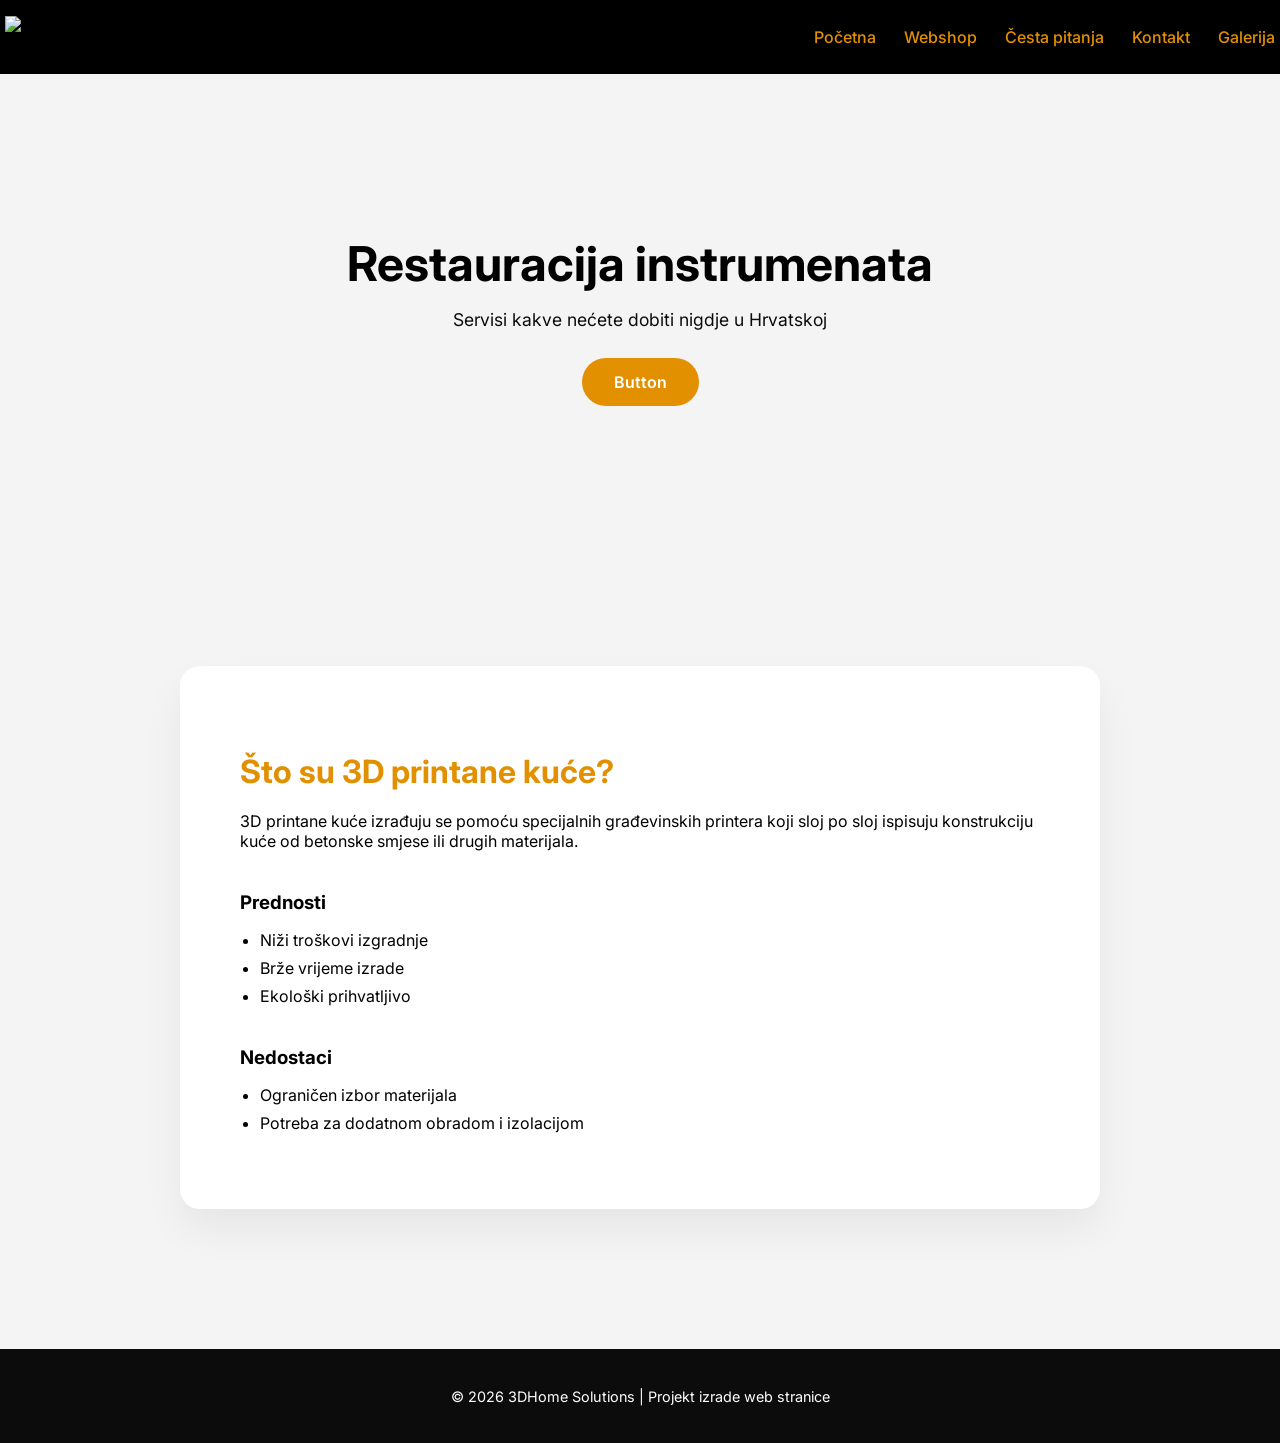
==== index.html @ 6356db3e "Promjena palete" ====
<!DOCTYPE html>
<html lang="hr">

<head>
  <meta charset="UTF-8">
  <meta name="viewport" content="width=device-width, initial-scale=1.0">
  <title>3DHome | Početna</title>
  <link rel="stylesheet" href="css/style.css">
  <link rel="icon" type="image/x-icon" href="/img/favicon.ico">
  <link href="https://fonts.googleapis.com/css2?family=Inter:wght@400;500;600;700&display=swap" rel="stylesheet">
  <script src="js/nav.js" defer></script>
</head>

<body>
  <header>
    <nav>
      <img src="img/logo.png" alt="3DHome Logo" class="logo">
      <button class="hamburger" aria-label="Menu">☰</button>
      <!-- Dark overlay -->
      <div class="overlay"></div>
      <ul>
        <button class="close-menu" aria-label="Close menu">✕</button>
        <li><a href="index.html">Početna</a></li>
        <li><a href="webshop.html">Webshop</a></li>
        <li><a href="faq.html">Česta pitanja</a></li>
        <li><a href="kontakt.html">Kontakt</a></li>
        <li><a href="galerija.html">Galerija</a></li>
      </ul>
    </nav>
  </header>
  <!-- https://vogt-instruments.com/en/restoration/ -->
  <section class="hero">
    <div class="hero-inner">
      <h1>Restauracija instrumenata</h1>
      <p>Servisi kakve nećete dobiti nigdje u Hrvatskoj</p>
      <a class="btn">Button</a>
    </div>
  </section>
  <main>


    <section class="info">
      <h2>Što su 3D printane kuće?</h2>
      <p>3D printane kuće izrađuju se pomoću specijalnih građevinskih printera koji sloj po sloj ispisuju konstrukciju
        kuće od betonske smjese ili drugih materijala.</p>

      <h3>Prednosti</h3>
      <ul>
        <li>Niži troškovi izgradnje</li>
        <li>Brže vrijeme izrade</li>
        <li>Ekološki prihvatljivo</li>
      </ul>

      <h3>Nedostaci</h3>
      <ul>
        <li>Ograničen izbor materijala</li>
        <li>Potreba za dodatnom obradom i izolacijom</li>
      </ul>
    </section>
  </main>

  <footer>
    <p>© 2026 3DHome Solutions | Projekt izrade web stranice</p>
  </footer>
</body>

</html>
---- css/style.css ----
/* ------------------------
   Global styles
-------------------------*/
:root {
  --dark-blue: #000000;
  --mid-blue: #1A3D64;
  --light-blue: #1D546C;
  --accent: #ffffff;
  --light-bg: #f4f4f4;
}


* {
  box-sizing: border-box;
}

body {
  margin: 0;
  font-family: "Inter", Arial, sans-serif;
  background-color: #f4f4f4;
  background-size: cover;
  background-position: center;
  background-repeat: no-repeat;

  display: grid;
  grid-template-rows: auto 1fr auto;
  min-height: 100vh;
}

/* ------------------------
   Header & Navigation
-------------------------*/
header {
  background-color: var(--dark-blue);
  position: sticky;
  top: 0;
  z-index: 100;
}

nav {
  width: 100%;
  display: flex;
  align-items: center;
  justify-content: space-between;

  padding: 16px 5px;
  /* controls distance from edges */
}

.logo {
  height: 42px;
}

nav ul {
  list-style: none;
  display: flex;
  gap: 28px;
  margin: 0;
  padding: 0;
}

nav a {
  position: relative;
  text-decoration: none;
  color: rgba(226, 144, 0, 1);
  font-weight: 500;
  padding-bottom: 6px;
  transition: opacity 0.2s ease;
}

nav a:hover {
  opacity: 0.85;
}

nav a::after {
  content: "";
  position: absolute;
  left: 50%;
  bottom: 0;
  width: 0;
  height: 2px;
  background-color: var(--accent);
  transition: all 0.25s ease;
  transform: translateX(-50%);
}

nav a:hover::after,
nav a.active::after {
  width: 100%;
}

nav a.active {
  color: var(--accent)
}

/* ------------------------
   Main Layout
-------------------------*/
main {
  max-width: 1200px;
  margin: 0 auto;
  padding: 60px 24px;
}

/* ------------------------
   Hero Section
-------------------------*/
.hero {
  position: relative;
  width: 100%;
  max-width: none;

  background:
    url("../img/background.jpg") center/cover no-repeat;

  color: #000000;
  padding: 120px 0;
  /* remove side padding */
  text-align: center;
  margin-bottom: 80px;

  display: flex;
  justify-content: center;
}

.hero-inner {
  max-width: 1200px;
  padding: 0 24px;
  display: flex;
  flex-direction: column;
  align-items: center;
}

.hero h1 {
  font-size: clamp(2rem, 4vw, 3rem);
  margin-bottom: 16px;
  font-weight: 700;
}

.hero p {
  font-size: 1.1rem;
  max-width: 600px;
  margin: 0 auto 28px;
  opacity: 0.95;
}

/* ------------------------
   Button
-------------------------*/
.btn {
  display: inline-block;
  background-color: rgba(226, 144, 0, 1);
  color: white;
  padding: 14px 32px;
  text-decoration: none;
  font-weight: 600;
  border-radius: 999px;
  transition: transform 0.2s ease, box-shadow 0.2s ease;
}

.btn:hover {
  transform: translateY(-2px);
  box-shadow: 0 10px 25px rgba(0, 192, 163, 0.35);
}

/* ------------------------
   Info Section
-------------------------*/
.info {
  background-color: white;
  padding: 60px;
  border-radius: 20px;
  box-shadow: 0 20px 40px rgba(0, 0, 0, 0.06);
}

.info h2 {
  font-size: 2rem;
  margin-bottom: 20px;
  color: rgba(226, 144, 0, 1);
}

.info h3 {
  margin-top: 40px;
  margin-bottom: 12px;
  color: #000000;
}

.info p {
  max-width: 800px;
}

.info ul {
  padding-left: 20px;
}

.info li {
  margin-bottom: 8px;
}

/* ------------------------
   Footer
-------------------------*/
footer {
  background-color: var(--dark-blue);
  color: #ffffff;
  text-align: center;
  padding: 24px;
  margin-top: 80px;
  font-size: 0.9rem;
  opacity: 0.95;
}

/* ------------------------
   Forms (future pages)
-------------------------*/
form {
  display: flex;
  flex-direction: column;
  gap: 12px;
  max-width: 400px;
}


.hamburger {
  display: none;
  font-size: 28px;
  color: white;
  background: none;
  border: none;
  cursor: pointer;
}

.close-menu {
  display: none;
}

@media (max-width: 768px) {

  .hamburger {
    display: block;
    font-size: 28px;
    color: white;
    background: none;
    border: none;
    cursor: pointer;
  }

  nav ul {
    position: fixed;
    top: 0;
    right: 0;
    height: 100vh;
    width: 70%;
    background-color: #000000;

    display: flex;
    flex-direction: column;
    justify-content: center;
    align-items: center;
    gap: 24px;

    transform: translateX(100%);
    transition: transform 0.3s ease-in-out;
    z-index: 1001;
  }

  nav ul.show {
    transform: translateX(0);
  }

  /* Close (X) button */
  .close-menu {
    position: absolute;
    top: 20px;
    right: 20px;
    display: block;

    font-size: 24px;
    color: white;
    background: none;
    border: none;
    cursor: pointer;
  }

  /* Dark overlay */
  .overlay {
    position: fixed;
    inset: 0;
    background: rgba(0, 0, 0, 0.5);
    opacity: 0;
    pointer-events: none;
    transition: opacity 0.3s ease;
    z-index: 1000;
  }

  .overlay.show {
    opacity: 1;
    pointer-events: auto;
  }
}

.photo-grid {
  display: grid;
  grid-template-columns: repeat(3, 1fr);
  gap: 20px;
  margin: 60px 0;
}

.grid-item {
  position: relative;
  overflow: hidden;
  border-radius: 12px;
  cursor: pointer;
}

.grid-item img {
  width: 100%;
  height: 100%;
  object-fit: cover;
  display: block;
  transition: transform 0.3s ease;
}

/* Overlay effect */
.grid-item::after {
  content: "";
  position: absolute;
  inset: 0;
  background: rgba(0, 0, 0, 0.25);
  opacity: 0;
  transition: opacity 0.3s ease;
  pointer-events: none;
  /* 👈 THIS FIXES IT */
}

.grid-item:hover img {
  transform: scale(1.05);
}

.grid-item:hover::after {
  opacity: 1;
}

/* Responsive */
@media (max-width: 900px) {
  .photo-grid {
    grid-template-columns: repeat(2, 1fr);
  }
}

@media (max-width: 500px) {
  .photo-grid {
    grid-template-columns: 1fr;
  }
}

/* Modal background */
.image-modal {
  position: fixed;
  inset: 0;
  background: rgba(0, 0, 0, 0.85);

  display: flex;
  flex-direction: column;
  align-items: center;
  justify-content: center;

  opacity: 0;
  pointer-events: none;
  transition: opacity 0.35s ease;
  z-index: 9999;
}

/* Show modal */
.image-modal.active {
  opacity: 1;
  pointer-events: auto;
}

/* Large image */
.image-modal img {
  max-width: 90%;
  max-height: 75vh;
  border-radius: 12px;

  transform: scale(0.95);
  opacity: 0;
  transition: transform 0.35s ease, opacity 0.35s ease;
}

.image-modal.active img {
  transform: scale(1);
  opacity: 1;
}


/* Review text */
.image-review {
  margin-top: 20px;
  max-width: 700px;
  text-align: center;
  color: #eee;

  opacity: 0;
  transform: translateY(10px);
  transition: opacity 0.3s transform 0.3s ease;
}

.image-modal.active .image-review {
  opacity: 1;
  transform: translateY(0);
}

/* Close button */
.close-modal {
  position: absolute;
  top: 20px;
  right: 30px;
  font-size: 32px;
  color: #fff;
  cursor: pointer;
  user-select: none;
}

.page-title,
.page-subtitle {
  text-align: center;
}
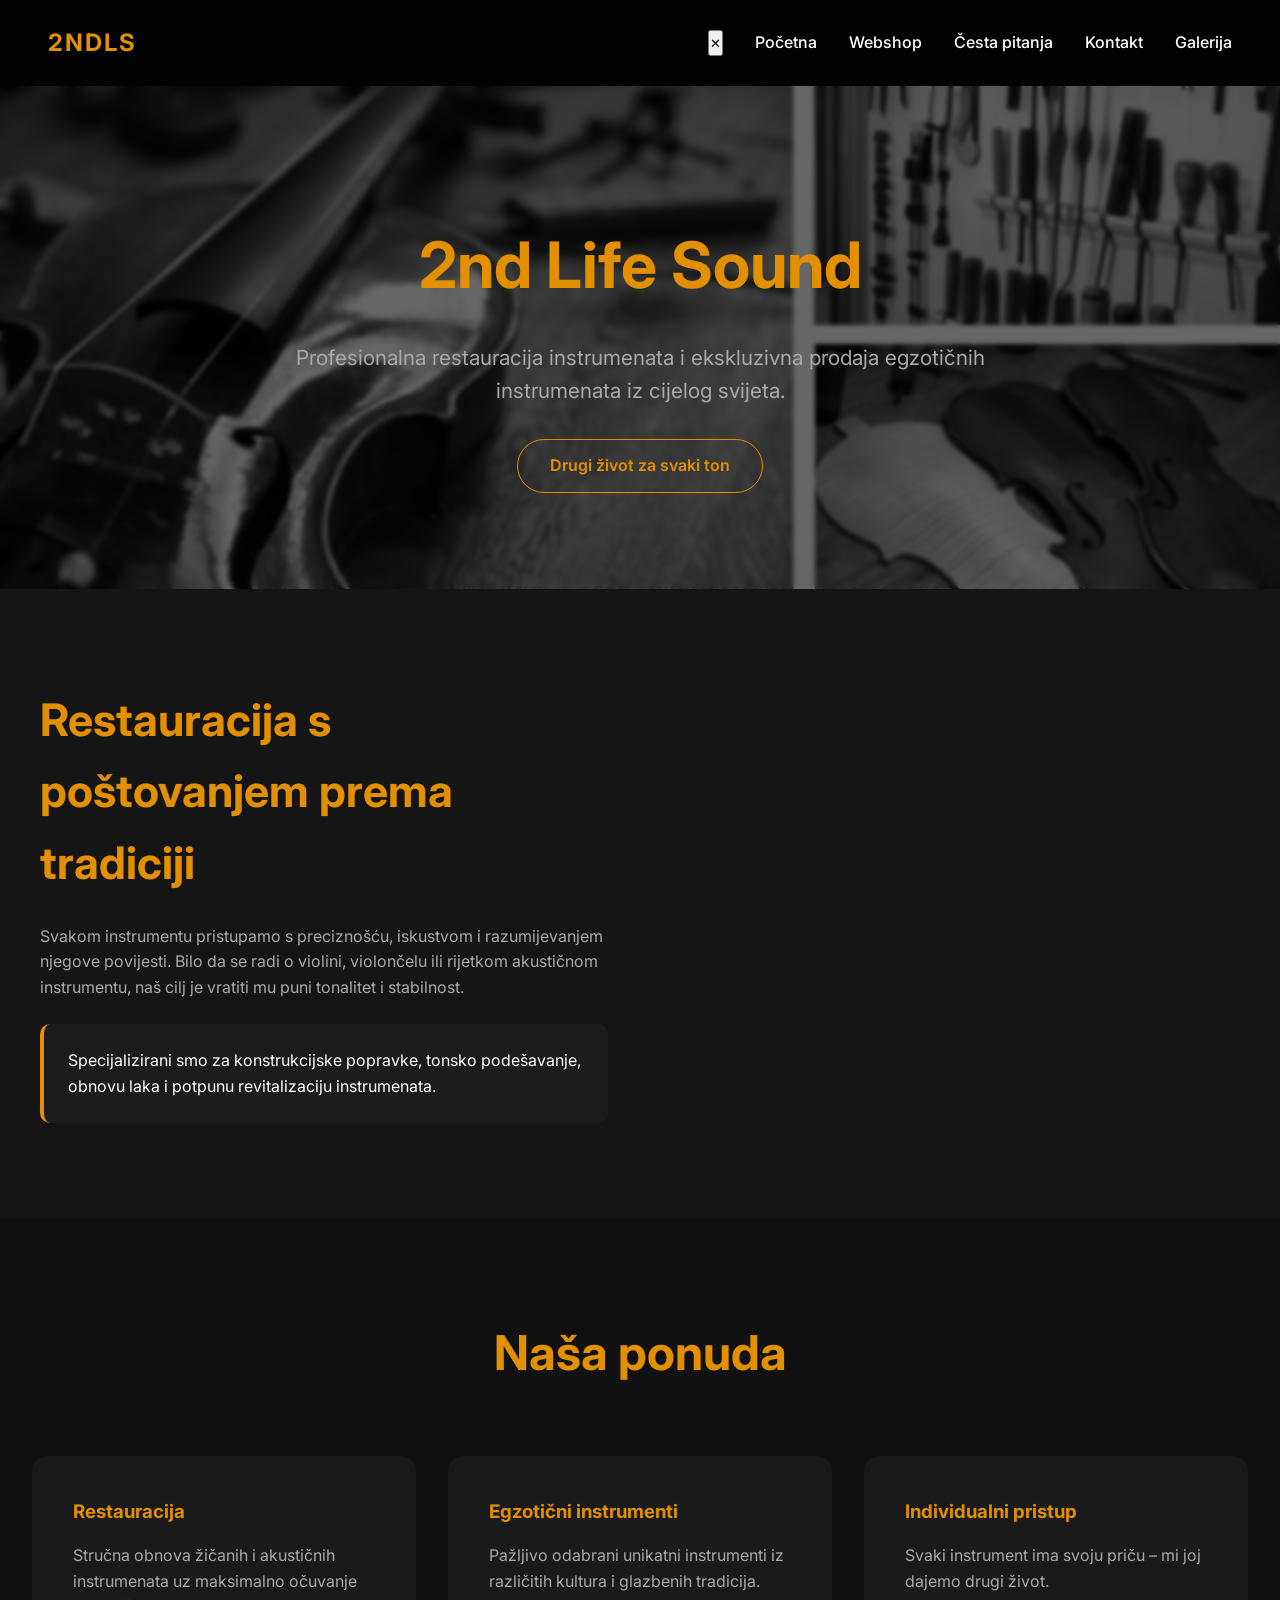
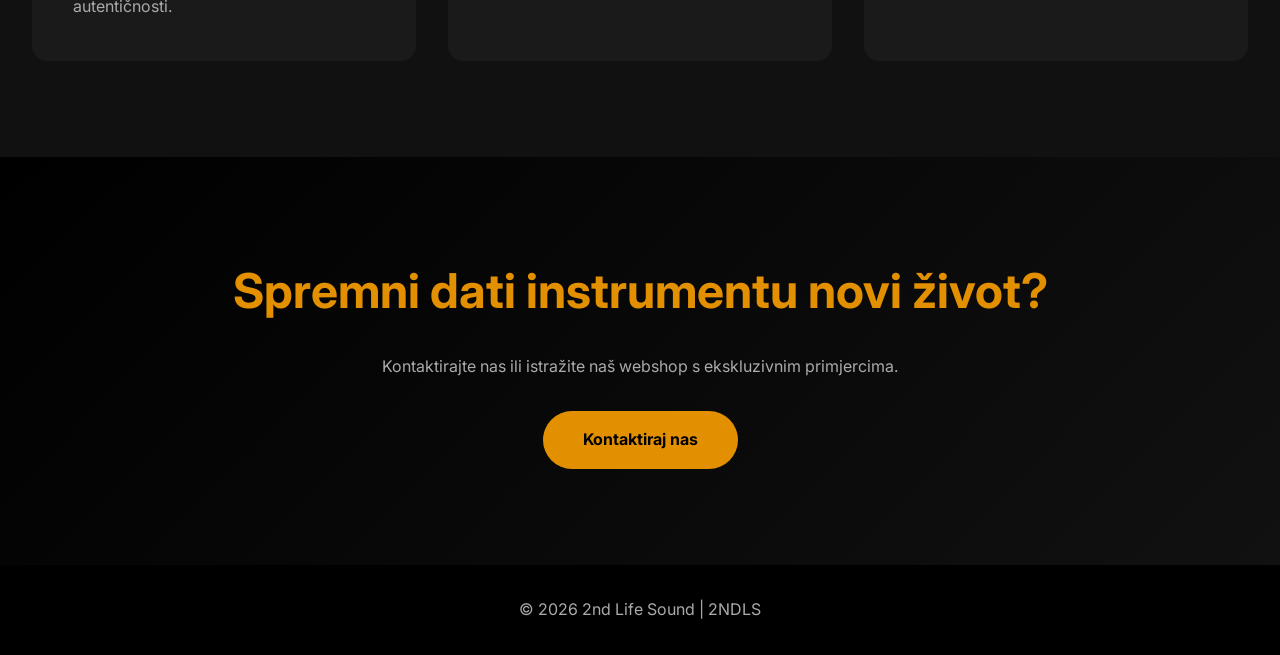
==== commit 44898759: "Site redesign" ====
--- a/index.html
+++ b/index.html
@@ -1,24 +1,261 @@
 <!DOCTYPE html>
 <html lang="hr">
-
 <head>
-  <meta charset="UTF-8">
-  <meta name="viewport" content="width=device-width, initial-scale=1.0">
-  <title>3DHome | Početna</title>
-  <link rel="stylesheet" href="css/style.css">
-  <link rel="icon" type="image/x-icon" href="/img/favicon.ico">
-  <link href="https://fonts.googleapis.com/css2?family=Inter:wght@400;500;600;700&display=swap" rel="stylesheet">
-  <script src="js/nav.js" defer></script>
+<meta charset="UTF-8">
+<meta name="viewport" content="width=device-width, initial-scale=1.0">
+<title>2NDLS | 2nd Life Sound</title>
+
+<link href="https://fonts.googleapis.com/css2?family=Inter:wght@300;400;600;700&display=swap" rel="stylesheet">
+
+<style>
+:root {
+  --accent: rgba(226,144,0,1);
+  --black: #0d0d0d;
+  --dark: #151515;
+  --gray: #aaaaaa;
+}
+
+* {
+  margin: 0;
+  padding: 0;
+  box-sizing: border-box;
+}
+
+body {
+  font-family: 'Inter', sans-serif;
+  background: var(--black);
+  color: white;
+  line-height: 1.6;
+}
+
+/* NAVBAR */
+
+.custom-navbar {
+  display: flex;
+  justify-content: space-between;
+  align-items: center;
+  padding: 1.5rem 3rem;
+  background: rgba(0,0,0,0.8);
+  backdrop-filter: blur(8px);
+  position: sticky;
+  top: 0;
+  z-index: 1000;
+}
+
+.logo {
+  font-weight: 700;
+  font-size: 1.5rem;
+  color: var(--accent);
+  letter-spacing: 2px;
+}
+
+nav ul {
+  list-style: none;
+  display: flex;
+  gap: 2rem;
+}
+
+nav a {
+  text-decoration: none;
+  color: white;
+  font-weight: 500;
+  transition: 0.3s;
+}
+
+nav a:hover {
+  color: var(--accent);
+}
+
+/* HERO */
+
+.hero {
+  padding: 8rem 2rem 6rem;
+  text-align: center;
+  background: url("img/background.jpg") center/cover no-repeat;
+  position: relative;
+  color: white;
+}
+
+.hero::before {
+  content: "";
+  position: absolute;
+  inset: 0;
+  background: rgba(0, 0, 0, 0.6); /* jače zatamnjenje */
+  backdrop-filter: blur(2px);     /* lagani blur */
+}
+
+.hero * {
+  position: relative;
+  z-index: 1;
+}
+
+
+
+.hero h1 {
+  font-size: 4rem;
+  margin-bottom: 1.5rem;
+  color: var(--accent);
+}
+
+.hero p {
+  font-size: 1.3rem;
+  color: var(--gray);
+  max-width: 700px;
+  margin: 0 auto 2rem;
+}
+
+.established {
+  display: inline-block;
+  padding: 0.8rem 2rem;
+  border: 1px solid var(--accent);
+  border-radius: 40px;
+  color: var(--accent);
+  font-weight: 600;
+}
+
+/* STORY SECTION */
+
+.story-section {
+  padding: 6rem 2rem;
+  background: var(--dark);
+}
+
+.container {
+  max-width: 1200px;
+  margin: auto;
+}
+
+.story-grid {
+  display: grid;
+  grid-template-columns: 1fr 1fr;
+  gap: 4rem;
+  align-items: center;
+}
+
+.story-text h2 {
+  font-size: 2.8rem;
+  margin-bottom: 1.5rem;
+  color: var(--accent);
+}
+
+.story-text p {
+  color: var(--gray);
+  margin-bottom: 1.5rem;
+}
+
+.highlight {
+  background: #1c1c1c;
+  padding: 1.5rem;
+  border-left: 4px solid var(--accent);
+  border-radius: 10px;
+}
+
+/* VALUES */
+
+.values-section {
+  padding: 6rem 2rem;
+  background: #111;
+}
+
+.section-title {
+  text-align: center;
+  font-size: 3rem;
+  margin-bottom: 4rem;
+  color: var(--accent);
+}
+
+.values-grid {
+  display: grid;
+  grid-template-columns: repeat(auto-fit,minmax(280px,1fr));
+  gap: 2rem;
+}
+
+.value-card {
+  background: #1a1a1a;
+  padding: 2.5rem;
+  border-radius: 15px;
+  transition: 0.3s;
+  border: 1px solid transparent;
+}
+
+.value-card:hover {
+  transform: translateY(-8px);
+  border: 1px solid var(--accent);
+}
+
+.value-card h3 {
+  margin-bottom: 1rem;
+  color: var(--accent);
+}
+
+.value-card p {
+  color: var(--gray);
+}
+
+/* CTA */
+
+.cta-section {
+  padding: 6rem 2rem;
+  text-align: center;
+  background: linear-gradient(135deg, #000 0%, #111 100%);
+}
+
+.cta-section h2 {
+  font-size: 3rem;
+  margin-bottom: 1.5rem;
+  color: var(--accent);
+}
+
+.cta-section p {
+  color: var(--gray);
+  margin-bottom: 2rem;
+}
+
+.cta-button {
+  display: inline-block;
+  padding: 1rem 2.5rem;
+  background: var(--accent);
+  color: black;
+  text-decoration: none;
+  font-weight: 700;
+  border-radius: 50px;
+  transition: 0.3s;
+}
+
+.cta-button:hover {
+  transform: translateY(-4px);
+  box-shadow: 0 10px 30px rgba(226,144,0,0.4);
+}
+
+/* FOOTER */
+
+footer {
+  padding: 2rem;
+  text-align: center;
+  background: #000;
+  color: var(--gray);
+}
+
+/* RESPONSIVE */
+
+@media(max-width: 768px){
+  .story-grid {
+    grid-template-columns: 1fr;
+  }
+
+  .hero h1 {
+    font-size: 2.5rem;
+  }
+}
+</style>
 </head>
 
 <body>
-  <header>
-    <nav>
-      <img src="img/logo.png" alt="3DHome Logo" class="logo">
-      <button class="hamburger" aria-label="Menu">☰</button>
-      <!-- Dark overlay -->
-      <div class="overlay"></div>
-      <ul>
+
+<header class="custom-navbar">
+  <div class="logo">2NDLS</div>
+  <nav>
+    <ul>
         <button class="close-menu" aria-label="Close menu">✕</button>
         <li><a href="index.html">Početna</a></li>
         <li><a href="webshop.html">Webshop</a></li>
@@ -26,42 +263,64 @@
         <li><a href="kontakt.html">Kontakt</a></li>
         <li><a href="galerija.html">Galerija</a></li>
       </ul>
-    </nav>
-  </header>
-  <!-- https://vogt-instruments.com/en/restoration/ -->
-  <section class="hero">
-    <div class="hero-inner">
-      <h1>Restauracija instrumenata</h1>
-      <p>Servisi kakve nećete dobiti nigdje u Hrvatskoj</p>
-      <a class="btn">Button</a>
+  </nav>
+</header>
+
+<section class="hero">
+  <h1>2nd Life Sound</h1>
+  <p>Profesionalna restauracija instrumenata i ekskluzivna prodaja egzotičnih instrumenata iz cijelog svijeta.</p>
+  <div class="established">Drugi život za svaki ton</div>
+</section>
+
+<section class="story-section">
+  <div class="container">
+    <div class="story-grid">
+      <div class="story-text">
+        <h2>Restauracija s poštovanjem prema tradiciji</h2>
+        <p>
+          Svakom instrumentu pristupamo s preciznošću, iskustvom i razumijevanjem njegove povijesti.
+          Bilo da se radi o violini, violončelu ili rijetkom akustičnom instrumentu,
+          naš cilj je vratiti mu puni tonalitet i stabilnost.
+        </p>
+        <div class="highlight">
+          Specijalizirani smo za konstrukcijske popravke, tonsko podešavanje,
+          obnovu laka i potpunu revitalizaciju instrumenata.
+        </div>
+      </div>
+      <div>
+        <!-- Ovdje možeš staviti sliku radionice -->
+      </div>
     </div>
-  </section>
-  <main>
-
-
-    <section class="info">
-      <h2>Što su 3D printane kuće?</h2>
-      <p>3D printane kuće izrađuju se pomoću specijalnih građevinskih printera koji sloj po sloj ispisuju konstrukciju
-        kuće od betonske smjese ili drugih materijala.</p>
-
-      <h3>Prednosti</h3>
-      <ul>
-        <li>Niži troškovi izgradnje</li>
-        <li>Brže vrijeme izrade</li>
-        <li>Ekološki prihvatljivo</li>
-      </ul>
-
-      <h3>Nedostaci</h3>
-      <ul>
-        <li>Ograničen izbor materijala</li>
-        <li>Potreba za dodatnom obradom i izolacijom</li>
-      </ul>
-    </section>
-  </main>
-
-  <footer>
-    <p>© 2026 3DHome Solutions | Projekt izrade web stranice</p>
-  </footer>
+  </div>
+</section>
+
+<section class="values-section">
+  <h2 class="section-title">Naša ponuda</h2>
+  <div class="values-grid">
+    <div class="value-card">
+      <h3>Restauracija</h3>
+      <p>Stručna obnova žičanih i akustičnih instrumenata uz maksimalno očuvanje autentičnosti.</p>
+    </div>
+    <div class="value-card">
+      <h3>Egzotični instrumenti</h3>
+      <p>Pažljivo odabrani unikatni instrumenti iz različitih kultura i glazbenih tradicija.</p>
+    </div>
+    <div class="value-card">
+      <h3>Individualni pristup</h3>
+      <p>Svaki instrument ima svoju priču – mi joj dajemo drugi život.</p>
+    </div>
+  </div>
+</section>
+
+<section class="cta-section">
+  <h2>Spremni dati instrumentu novi život?</h2>
+  <p>Kontaktirajte nas ili istražite naš webshop s ekskluzivnim primjercima.</p>
+  <a href="kontakt.html" class="cta-button">Kontaktiraj nas</a>
+</section>
+
+<footer>
+  © 2026 2nd Life Sound | 2NDLS
+</footer>
+
 </body>
-
-</html>+</html>
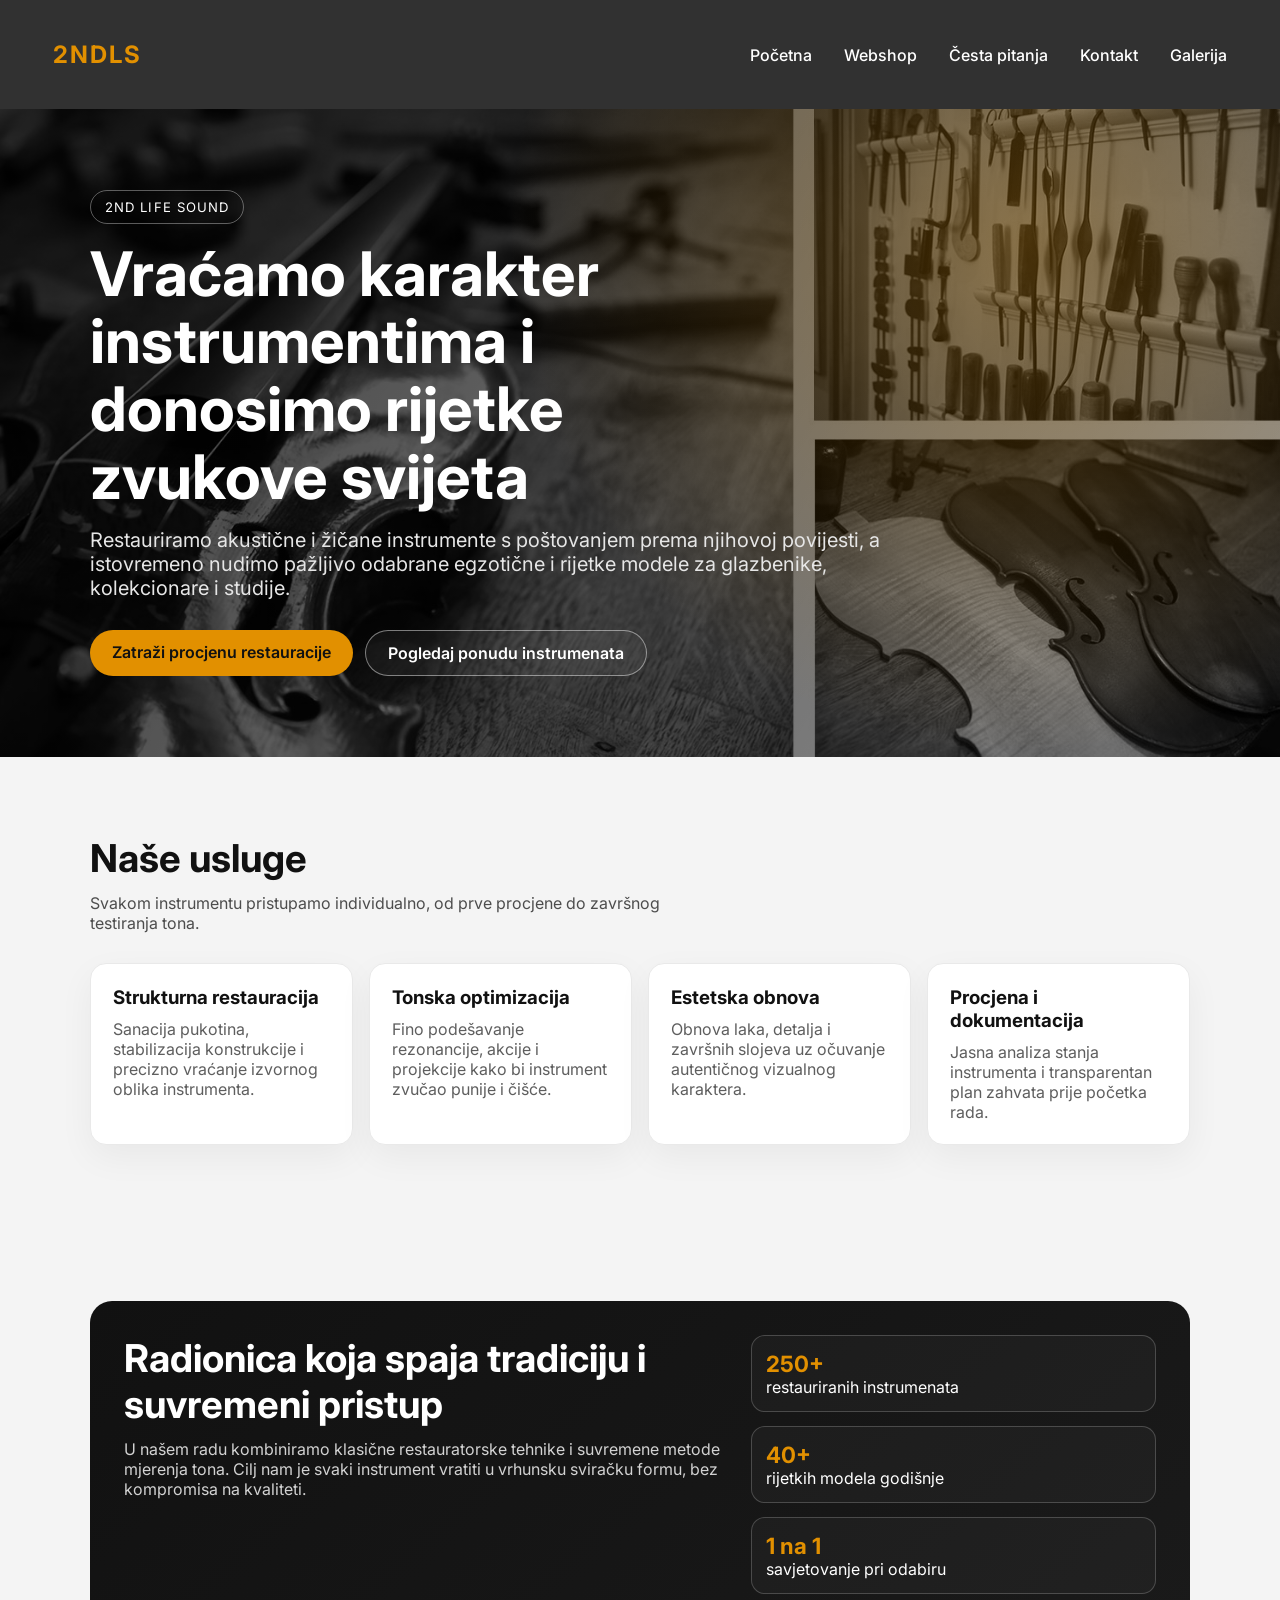
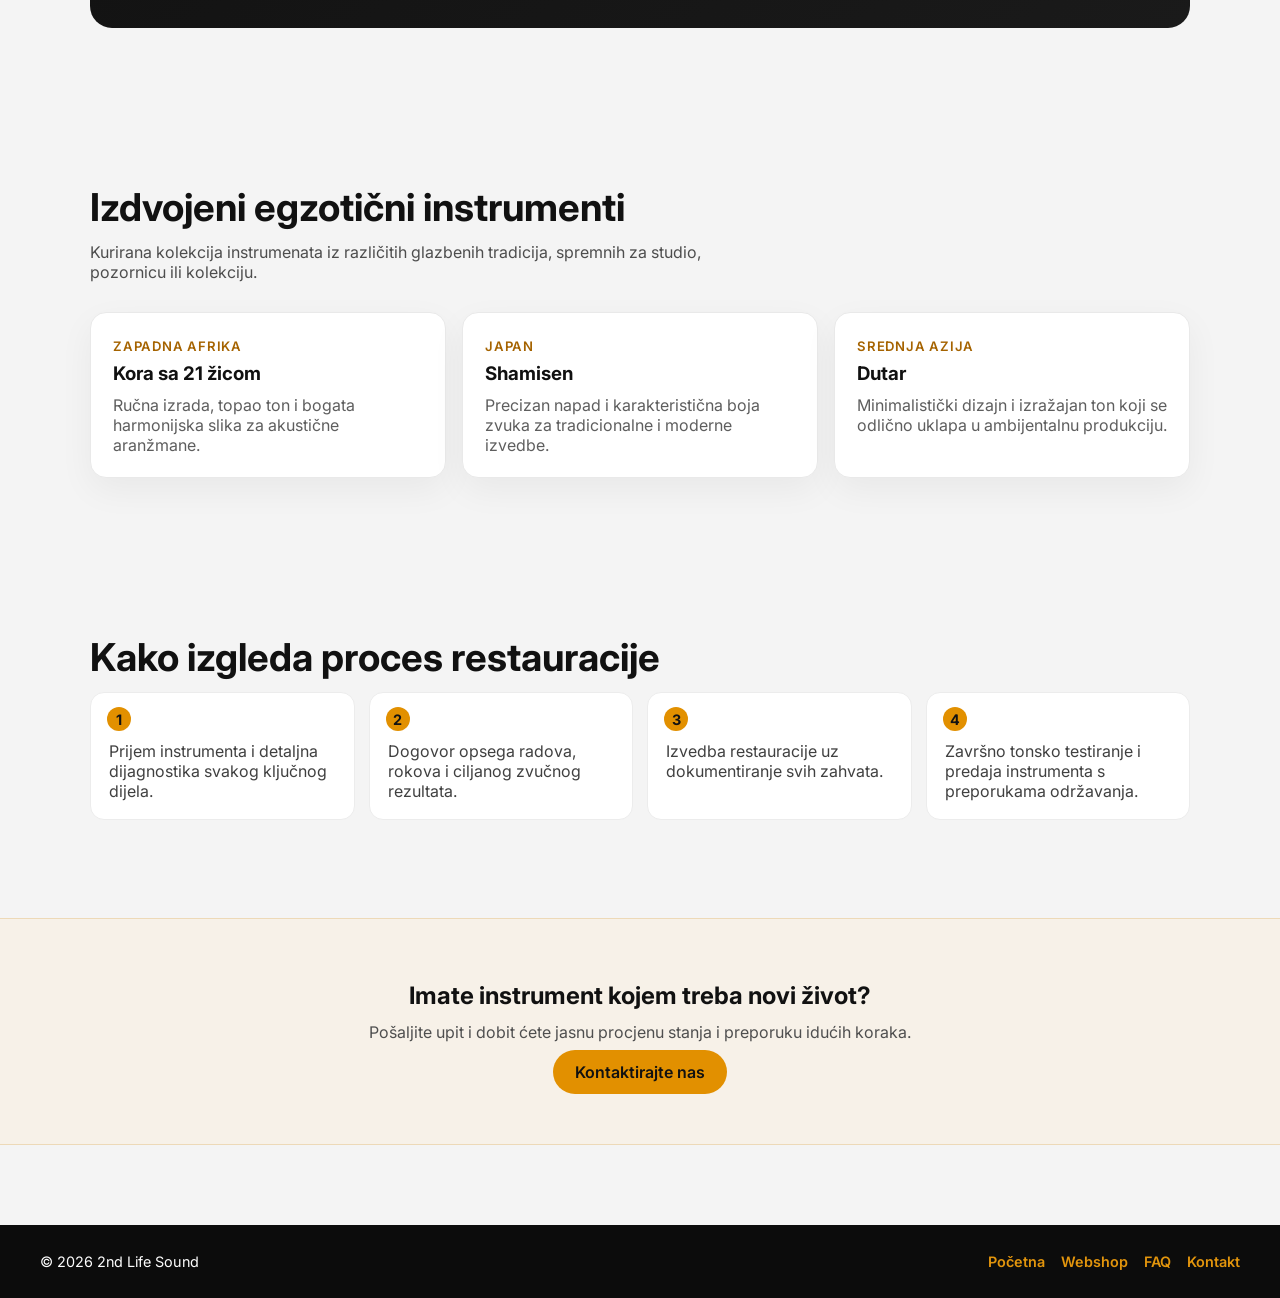
==== commit ff6f4480: "Refactor site structure and styles for improved navigation and layout" ====
--- a/index.html
+++ b/index.html
@@ -1,261 +1,285 @@
 <!DOCTYPE html>
 <html lang="hr">
+
 <head>
-<meta charset="UTF-8">
-<meta name="viewport" content="width=device-width, initial-scale=1.0">
-<title>2NDLS | 2nd Life Sound</title>
-
-<link href="https://fonts.googleapis.com/css2?family=Inter:wght@300;400;600;700&display=swap" rel="stylesheet">
-
-<style>
-:root {
-  --accent: rgba(226,144,0,1);
-  --black: #0d0d0d;
-  --dark: #151515;
-  --gray: #aaaaaa;
-}
-
-* {
-  margin: 0;
-  padding: 0;
-  box-sizing: border-box;
-}
-
-body {
-  font-family: 'Inter', sans-serif;
-  background: var(--black);
-  color: white;
-  line-height: 1.6;
-}
-
-/* NAVBAR */
-
-.custom-navbar {
-  display: flex;
-  justify-content: space-between;
-  align-items: center;
-  padding: 1.5rem 3rem;
-  background: rgba(0,0,0,0.8);
-  backdrop-filter: blur(8px);
-  position: sticky;
-  top: 0;
-  z-index: 1000;
-}
-
-.logo {
-  font-weight: 700;
-  font-size: 1.5rem;
-  color: var(--accent);
-  letter-spacing: 2px;
-}
-
-nav ul {
-  list-style: none;
-  display: flex;
-  gap: 2rem;
-}
-
-nav a {
-  text-decoration: none;
-  color: white;
-  font-weight: 500;
-  transition: 0.3s;
-}
-
-nav a:hover {
-  color: var(--accent);
-}
-
-/* HERO */
-
-.hero {
-  padding: 8rem 2rem 6rem;
-  text-align: center;
-  background: url("img/background.jpg") center/cover no-repeat;
-  position: relative;
-  color: white;
-}
-
-.hero::before {
-  content: "";
-  position: absolute;
-  inset: 0;
-  background: rgba(0, 0, 0, 0.6); /* jače zatamnjenje */
-  backdrop-filter: blur(2px);     /* lagani blur */
-}
-
-.hero * {
-  position: relative;
-  z-index: 1;
-}
-
-
-
-.hero h1 {
-  font-size: 4rem;
-  margin-bottom: 1.5rem;
-  color: var(--accent);
-}
-
-.hero p {
-  font-size: 1.3rem;
-  color: var(--gray);
-  max-width: 700px;
-  margin: 0 auto 2rem;
-}
-
-.established {
-  display: inline-block;
-  padding: 0.8rem 2rem;
-  border: 1px solid var(--accent);
-  border-radius: 40px;
-  color: var(--accent);
-  font-weight: 600;
-}
-
-/* STORY SECTION */
-
-.story-section {
-  padding: 6rem 2rem;
-  background: var(--dark);
-}
-
-.container {
-  max-width: 1200px;
-  margin: auto;
-}
-
-.story-grid {
-  display: grid;
-  grid-template-columns: 1fr 1fr;
-  gap: 4rem;
-  align-items: center;
-}
-
-.story-text h2 {
-  font-size: 2.8rem;
-  margin-bottom: 1.5rem;
-  color: var(--accent);
-}
-
-.story-text p {
-  color: var(--gray);
-  margin-bottom: 1.5rem;
-}
-
-.highlight {
-  background: #1c1c1c;
-  padding: 1.5rem;
-  border-left: 4px solid var(--accent);
-  border-radius: 10px;
-}
-
-/* VALUES */
-
-.values-section {
-  padding: 6rem 2rem;
-  background: #111;
-}
-
-.section-title {
-  text-align: center;
-  font-size: 3rem;
-  margin-bottom: 4rem;
-  color: var(--accent);
-}
-
-.values-grid {
-  display: grid;
-  grid-template-columns: repeat(auto-fit,minmax(280px,1fr));
-  gap: 2rem;
-}
-
-.value-card {
-  background: #1a1a1a;
-  padding: 2.5rem;
-  border-radius: 15px;
-  transition: 0.3s;
-  border: 1px solid transparent;
-}
-
-.value-card:hover {
-  transform: translateY(-8px);
-  border: 1px solid var(--accent);
-}
-
-.value-card h3 {
-  margin-bottom: 1rem;
-  color: var(--accent);
-}
-
-.value-card p {
-  color: var(--gray);
-}
-
-/* CTA */
-
-.cta-section {
-  padding: 6rem 2rem;
-  text-align: center;
-  background: linear-gradient(135deg, #000 0%, #111 100%);
-}
-
-.cta-section h2 {
-  font-size: 3rem;
-  margin-bottom: 1.5rem;
-  color: var(--accent);
-}
-
-.cta-section p {
-  color: var(--gray);
-  margin-bottom: 2rem;
-}
-
-.cta-button {
-  display: inline-block;
-  padding: 1rem 2.5rem;
-  background: var(--accent);
-  color: black;
-  text-decoration: none;
-  font-weight: 700;
-  border-radius: 50px;
-  transition: 0.3s;
-}
-
-.cta-button:hover {
-  transform: translateY(-4px);
-  box-shadow: 0 10px 30px rgba(226,144,0,0.4);
-}
-
-/* FOOTER */
-
-footer {
-  padding: 2rem;
-  text-align: center;
-  background: #000;
-  color: var(--gray);
-}
-
-/* RESPONSIVE */
-
-@media(max-width: 768px){
-  .story-grid {
-    grid-template-columns: 1fr;
-  }
-
-  .hero h1 {
-    font-size: 2.5rem;
-  }
-}
-</style>
+  <meta charset="UTF-8">
+  <meta name="viewport" content="width=device-width, initial-scale=1.0">
+  <title>2NDLS | Početna</title>
+  <link rel="stylesheet" href="css/style.css">
+  <link rel="icon" type="image/x-icon" href="/img/faviconshop.png">
+  <link href="https://fonts.googleapis.com/css2?family=Inter:wght@400;500;600;700&display=swap" rel="stylesheet">
+  <script src="js/nav.js" defer></script>
+  <style>
+    .home-main {
+      max-width: none;
+      margin: 0;
+      padding: 0;
+    }
+
+    .hero-home {
+      position: relative;
+      min-height: 72vh;
+      display: flex;
+      align-items: center;
+      justify-content: center;
+      background: url("img/background.jpg") center/cover no-repeat;
+      isolation: isolate;
+      overflow: hidden;
+    }
+
+    .hero-home::before {
+      content: "";
+      position: absolute;
+      inset: 0;
+      background: linear-gradient(120deg, rgba(0, 0, 0, 0.78), rgba(0, 0, 0, 0.42));
+      z-index: -2;
+    }
+
+    .hero-home::after {
+      content: "";
+      position: absolute;
+      inset: 0;
+      background: radial-gradient(circle at 80% 20%, rgba(226, 144, 0, 0.28), transparent 45%);
+      z-index: -1;
+    }
+
+    .hero-content {
+      width: min(1100px, 92%);
+      color: #fff;
+      padding: 80px 0;
+    }
+
+    .hero-tag {
+      display: inline-block;
+      margin-bottom: 16px;
+      padding: 8px 14px;
+      border: 1px solid rgba(255, 255, 255, 0.35);
+      border-radius: 999px;
+      font-size: 0.82rem;
+      letter-spacing: 0.08em;
+      text-transform: uppercase;
+      backdrop-filter: blur(4px);
+    }
+
+    .hero-content h1 {
+      font-size: clamp(2.1rem, 4.8vw, 4.2rem);
+      line-height: 1.1;
+      margin-bottom: 18px;
+      max-width: 16ch;
+    }
+
+    .hero-content p {
+      max-width: 62ch;
+      font-size: clamp(1rem, 1.8vw, 1.25rem);
+      color: #e6e6e6;
+      margin-bottom: 30px;
+    }
+
+    .hero-actions {
+      display: flex;
+      flex-wrap: wrap;
+      gap: 12px;
+    }
+
+    .btn-primary,
+    .btn-secondary {
+      padding: 12px 22px;
+      border-radius: 999px;
+      text-decoration: none;
+      font-weight: 600;
+      transition: transform 0.2s ease, background-color 0.2s ease;
+    }
+
+    .btn-primary {
+      background: var(--accent);
+      color: #111;
+    }
+
+    .btn-secondary {
+      border: 1px solid rgba(255, 255, 255, 0.45);
+      color: #fff;
+      background: rgba(255, 255, 255, 0.05);
+    }
+
+    .btn-primary:hover,
+    .btn-secondary:hover {
+      transform: translateY(-2px);
+    }
+
+    .home-section {
+      width: min(1100px, 92%);
+      margin: 0 auto;
+      padding: 78px 0;
+    }
+
+    .home-section h2 {
+      font-size: clamp(1.7rem, 3vw, 2.6rem);
+      margin-bottom: 12px;
+      color: #111;
+    }
+
+    .section-intro {
+      color: #4d4d4d;
+      margin-bottom: 30px;
+      max-width: 62ch;
+    }
+
+    .services-grid,
+    .instruments-grid {
+      display: grid;
+      grid-template-columns: repeat(auto-fit, minmax(230px, 1fr));
+      gap: 16px;
+    }
+
+    .service-card,
+    .instrument-card {
+      background: #fff;
+      border: 1px solid #e9e9e9;
+      border-radius: 16px;
+      padding: 22px;
+      box-shadow: 0 12px 35px rgba(0, 0, 0, 0.05);
+    }
+
+    .service-card h3,
+    .instrument-card h3 {
+      margin-bottom: 10px;
+      color: #111;
+    }
+
+    .service-card p,
+    .instrument-card p {
+      color: #5e5e5e;
+    }
+
+    .instrument-card .origin {
+      display: inline-block;
+      margin-bottom: 8px;
+      font-size: 0.82rem;
+      color: #a56300;
+      font-weight: 600;
+      text-transform: uppercase;
+      letter-spacing: 0.06em;
+    }
+
+    .story-band {
+      background: linear-gradient(140deg, #111, #1a1a1a);
+      color: #fff;
+      border-radius: 22px;
+      padding: 34px;
+      display: grid;
+      grid-template-columns: 1.5fr 1fr;
+      gap: 20px;
+    }
+
+    .story-band h2 {
+      color: #fff;
+    }
+
+    .story-band p {
+      color: #d2d2d2;
+    }
+
+    .stats {
+      display: grid;
+      gap: 14px;
+    }
+
+    .stat-item {
+      border: 1px solid rgba(255, 255, 255, 0.2);
+      border-radius: 14px;
+      padding: 14px;
+      background: rgba(255, 255, 255, 0.03);
+    }
+
+    .stat-item strong {
+      display: block;
+      font-size: 1.4rem;
+      color: var(--accent);
+    }
+
+    .process-list {
+      display: grid;
+      grid-template-columns: repeat(auto-fit, minmax(200px, 1fr));
+      gap: 14px;
+      counter-reset: koraci;
+      list-style: none;
+      padding: 0;
+      margin: 0;
+    }
+
+    .process-list li {
+      background: #fff;
+      border-radius: 14px;
+      border: 1px solid #ececec;
+      padding: 18px;
+      color: #404040;
+      position: relative;
+      padding-top: 48px;
+    }
+
+    .process-list li::before {
+      counter-increment: koraci;
+      content: counter(koraci);
+      position: absolute;
+      top: 14px;
+      left: 16px;
+      width: 24px;
+      height: 24px;
+      border-radius: 50%;
+      background: var(--accent);
+      color: #121212;
+      font-weight: 700;
+      display: grid;
+      place-items: center;
+      font-size: 0.9rem;
+    }
+
+    .cta-strip {
+      text-align: center;
+      background: #f7f1e8;
+      border-top: 1px solid #edd9b7;
+      border-bottom: 1px solid #edd9b7;
+      padding: 62px 20px;
+      margin-top: 20px;
+    }
+
+    .cta-strip h2 {
+      color: #111;
+      margin-bottom: 12px;
+    }
+
+    .cta-strip p {
+      color: #4f4f4f;
+      margin-bottom: 20px;
+    }
+
+    @media (max-width: 800px) {
+      .hero-home {
+        min-height: 62vh;
+      }
+
+      .story-band {
+        grid-template-columns: 1fr;
+      }
+
+      .home-section {
+        padding: 58px 0;
+      }
+    }
+  </style>
 </head>
 
 <body>
-
-<header class="custom-navbar">
-  <div class="logo">2NDLS</div>
-  <nav>
-    <ul>
+  <header class="custom-navbar">
+    <nav>
+      <div class="logo">2NDLS</div>
+
+      <button class="hamburger" aria-label="Menu">☰</button>
+
+      <!-- Overlay -->
+      <div class="overlay"></div>
+
+      <ul>
         <button class="close-menu" aria-label="Close menu">✕</button>
         <li><a href="index.html">Početna</a></li>
         <li><a href="webshop.html">Webshop</a></li>
@@ -263,64 +287,120 @@
         <li><a href="kontakt.html">Kontakt</a></li>
         <li><a href="galerija.html">Galerija</a></li>
       </ul>
-  </nav>
-</header>
-
-<section class="hero">
-  <h1>2nd Life Sound</h1>
-  <p>Profesionalna restauracija instrumenata i ekskluzivna prodaja egzotičnih instrumenata iz cijelog svijeta.</p>
-  <div class="established">Drugi život za svaki ton</div>
-</section>
-
-<section class="story-section">
-  <div class="container">
-    <div class="story-grid">
-      <div class="story-text">
-        <h2>Restauracija s poštovanjem prema tradiciji</h2>
+    </nav>
+  </header>
+
+  <main class="home-main">
+    <section class="hero-home">
+      <div class="hero-content">
+        <span class="hero-tag">2nd Life Sound</span>
+        <h1>Vraćamo karakter instrumentima i donosimo rijetke zvukove svijeta</h1>
         <p>
-          Svakom instrumentu pristupamo s preciznošću, iskustvom i razumijevanjem njegove povijesti.
-          Bilo da se radi o violini, violončelu ili rijetkom akustičnom instrumentu,
-          naš cilj je vratiti mu puni tonalitet i stabilnost.
+          Restauriramo akustične i žičane instrumente s poštovanjem prema njihovoj povijesti,
+          a istovremeno nudimo pažljivo odabrane egzotične i rijetke modele za glazbenike,
+          kolekcionare i studije.
         </p>
-        <div class="highlight">
-          Specijalizirani smo za konstrukcijske popravke, tonsko podešavanje,
-          obnovu laka i potpunu revitalizaciju instrumenata.
+        <div class="hero-actions">
+          <a class="btn-primary" href="kontakt.html">Zatraži procjenu restauracije</a>
+          <a class="btn-secondary" href="webshop.html">Pogledaj ponudu instrumenata</a>
         </div>
       </div>
-      <div>
-        <!-- Ovdje možeš staviti sliku radionice -->
+    </section>
+
+    <section class="home-section">
+      <h2>Naše usluge</h2>
+      <p class="section-intro">
+        Svakom instrumentu pristupamo individualno, od prve procjene do završnog testiranja tona.
+      </p>
+      <div class="services-grid">
+        <article class="service-card">
+          <h3>Strukturna restauracija</h3>
+          <p>Sanacija pukotina, stabilizacija konstrukcije i precizno vraćanje izvornog oblika instrumenta.</p>
+        </article>
+        <article class="service-card">
+          <h3>Tonska optimizacija</h3>
+          <p>Fino podešavanje rezonancije, akcije i projekcije kako bi instrument zvučao punije i čišće.</p>
+        </article>
+        <article class="service-card">
+          <h3>Estetska obnova</h3>
+          <p>Obnova laka, detalja i završnih slojeva uz očuvanje autentičnog vizualnog karaktera.</p>
+        </article>
+        <article class="service-card">
+          <h3>Procjena i dokumentacija</h3>
+          <p>Jasna analiza stanja instrumenta i transparentan plan zahvata prije početka rada.</p>
+        </article>
+      </div>
+    </section>
+
+    <section class="home-section">
+      <div class="story-band">
+        <div>
+          <h2>Radionica koja spaja tradiciju i suvremeni pristup</h2>
+          <p>
+            U našem radu kombiniramo klasične restauratorske tehnike i suvremene metode mjerenja tona.
+            Cilj nam je svaki instrument vratiti u vrhunsku sviračku formu, bez kompromisa na kvaliteti.
+          </p>
+        </div>
+        <div class="stats">
+          <div class="stat-item"><strong>250+</strong> restauriranih instrumenata</div>
+          <div class="stat-item"><strong>40+</strong> rijetkih modela godišnje</div>
+          <div class="stat-item"><strong>1 na 1</strong> savjetovanje pri odabiru</div>
+        </div>
+      </div>
+    </section>
+
+    <section class="home-section">
+      <h2>Izdvojeni egzotični instrumenti</h2>
+      <p class="section-intro">
+        Kurirana kolekcija instrumenata iz različitih glazbenih tradicija, spremnih za studio, pozornicu ili kolekciju.
+      </p>
+      <div class="instruments-grid">
+        <article class="instrument-card">
+          <span class="origin">Zapadna Afrika</span>
+          <h3>Kora sa 21 žicom</h3>
+          <p>Ručna izrada, topao ton i bogata harmonijska slika za akustične aranžmane.</p>
+        </article>
+        <article class="instrument-card">
+          <span class="origin">Japan</span>
+          <h3>Shamisen</h3>
+          <p>Precizan napad i karakteristična boja zvuka za tradicionalne i moderne izvedbe.</p>
+        </article>
+        <article class="instrument-card">
+          <span class="origin">Srednja Azija</span>
+          <h3>Dutar</h3>
+          <p>Minimalistički dizajn i izražajan ton koji se odlično uklapa u ambijentalnu produkciju.</p>
+        </article>
+      </div>
+    </section>
+
+    <section class="home-section">
+      <h2>Kako izgleda proces restauracije</h2>
+      <ul class="process-list">
+        <li>Prijem instrumenta i detaljna dijagnostika svakog ključnog dijela.</li>
+        <li>Dogovor opsega radova, rokova i ciljanog zvučnog rezultata.</li>
+        <li>Izvedba restauracije uz dokumentiranje svih zahvata.</li>
+        <li>Završno tonsko testiranje i predaja instrumenta s preporukama održavanja.</li>
+      </ul>
+    </section>
+
+    <section class="cta-strip">
+      <h2>Imate instrument kojem treba novi život?</h2>
+      <p>Pošaljite upit i dobit ćete jasnu procjenu stanja i preporuku idućih koraka.</p>
+      <a class="btn-primary" href="kontakt.html">Kontaktirajte nas</a>
+    </section>
+  </main>
+
+  <footer class="site-footer">
+    <div class="site-footer-content">
+      <p>© 2026 2nd Life Sound</p>
+      <div class="footer-links">
+        <a href="index.html">Početna</a>
+        <a href="webshop.html">Webshop</a>
+        <a href="faq.html">FAQ</a>
+        <a href="kontakt.html">Kontakt</a>
       </div>
     </div>
-  </div>
-</section>
-
-<section class="values-section">
-  <h2 class="section-title">Naša ponuda</h2>
-  <div class="values-grid">
-    <div class="value-card">
-      <h3>Restauracija</h3>
-      <p>Stručna obnova žičanih i akustičnih instrumenata uz maksimalno očuvanje autentičnosti.</p>
-    </div>
-    <div class="value-card">
-      <h3>Egzotični instrumenti</h3>
-      <p>Pažljivo odabrani unikatni instrumenti iz različitih kultura i glazbenih tradicija.</p>
-    </div>
-    <div class="value-card">
-      <h3>Individualni pristup</h3>
-      <p>Svaki instrument ima svoju priču – mi joj dajemo drugi život.</p>
-    </div>
-  </div>
-</section>
-
-<section class="cta-section">
-  <h2>Spremni dati instrumentu novi život?</h2>
-  <p>Kontaktirajte nas ili istražite naš webshop s ekskluzivnim primjercima.</p>
-  <a href="kontakt.html" class="cta-button">Kontaktiraj nas</a>
-</section>
-
-<footer>
-  © 2026 2nd Life Sound | 2NDLS
-</footer>
-
+  </footer>
 </body>
-</html>
+
+</html>
--- a/css/style.css
+++ b/css/style.css
@@ -0,0 +1,479 @@
+/* ------------------------ Global styles -------------------------*/
+:root {
+  --accent: rgba(226, 144, 0, 1);
+  --black: #0d0d0d;
+  --dark: #151515;
+  --gray: #aaaaaa;
+}
+
+* {
+  margin: 0;
+  padding: 0;
+  box-sizing: border-box;
+}
+
+
+body {
+  margin: 0;
+  font-family: "Inter", Arial, sans-serif;
+  background-color: #f4f4f4;
+  background-size: cover;
+  background-position: center;
+  background-repeat: no-repeat;
+  display: grid;
+  grid-template-rows: auto 1fr auto;
+  min-height: 100vh;
+}
+
+/* ------------------------ Header & Navigation -------------------------*/
+header {
+  background-color: var(--dark-blue);
+  position: sticky;
+  top: 0;
+  z-index: 100;
+}
+
+.custom-navbar {
+  display: flex;
+  justify-content: space-between;
+  align-items: center;
+  padding: 1.5rem 3rem;
+  background: rgba(0, 0, 0, 0.8);
+  backdrop-filter: blur(8px);
+  position: sticky;
+  top: 0;
+  z-index: 1000;
+}
+
+nav {
+  width: 100%;
+  display: flex;
+  align-items: center;
+  justify-content: space-between;
+  padding: 16px 5px;
+  /* controls distance from edges */
+}
+
+.logo {
+  font-weight: 700;
+  font-size: 1.5rem;
+  color: var(--accent);
+  letter-spacing: 2px;
+}
+
+nav ul {
+  list-style: none;
+  display: flex;
+  gap: 2rem;
+}
+
+nav a {
+  text-decoration: none;
+  color: white;
+  font-weight: 500;
+  transition: 0.3s;
+}
+
+nav a:hover {
+  color: var(--accent);
+}
+
+
+nav a::after {
+  content: "";
+  position: absolute;
+  left: 50%;
+  bottom: 0;
+  width: 0;
+  height: 2px;
+  background-color: var(--accent);
+  transition: all 0.25s ease;
+  transform: translateX(-50%);
+}
+
+nav a:hover::after,
+nav a.active::after {
+  width: 100%;
+}
+
+nav a.active {
+  color: var(--accent)
+}
+
+/* ------------------------ Main Layout -------------------------*/
+main {
+  max-width: 1200px;
+  margin: 0 auto;
+  padding: 60px 24px;
+}
+
+/* ------------------------ Hero Section -------------------------*/
+.hero {
+  position: relative;
+  width: 100%;
+  max-width: none;
+  background: url("../img/background.jpg") center/cover no-repeat;
+  color: #000000;
+  padding: 120px 0;
+  /* remove side padding */
+  text-align: center;
+  margin-bottom: 80px;
+  display: flex;
+  justify-content: center;
+}
+
+.hero-inner {
+  max-width: 1200px;
+  padding: 0 24px;
+  display: flex;
+  flex-direction: column;
+  align-items: center;
+}
+
+.hero h1 {
+  font-size: clamp(2rem, 4vw, 3rem);
+  margin-bottom: 16px;
+  font-weight: 700;
+}
+
+.hero p {
+  font-size: 1.1rem;
+  max-width: 600px;
+  margin: 0 auto 28px;
+  opacity: 0.95;
+}
+
+/* ------------------------ Button -------------------------*/
+.btn {
+  display: inline-block;
+  background-color: rgba(226, 144, 0, 1);
+  color: white;
+  padding: 14px 32px;
+  text-decoration: none;
+  font-weight: 600;
+  border-radius: 999px;
+  transition: transform 0.2s ease, box-shadow 0.2s ease;
+}
+
+.btn:hover {
+  transform: translateY(-2px);
+  box-shadow: 0 10px 25px rgba(0, 192, 163, 0.35);
+}
+
+/* ------------------------ Info Section -------------------------*/
+.info {
+  background-color: white;
+  padding: 60px;
+  border-radius: 20px;
+  box-shadow: 0 20px 40px rgba(0, 0, 0, 0.06);
+}
+
+.info h2 {
+  font-size: 2rem;
+  margin-bottom: 20px;
+  color: rgba(226, 144, 0, 1);
+}
+
+.info h3 {
+  margin-top: 40px;
+  margin-bottom: 12px;
+  color: #000000;
+}
+
+.info p {
+  max-width: 800px;
+}
+
+.info ul {
+  padding-left: 20px;
+}
+
+.info li {
+  margin-bottom: 8px;
+}
+
+/* ------------------------ Footer -------------------------*/
+footer {
+  background-color: var(--dark-blue);
+  color: #ffffff;
+  text-align: center;
+  padding: 24px;
+  margin-top: 80px;
+  font-size: 0.9rem;
+  opacity: 0.95;
+}
+
+.site-footer {
+  background: #000000;
+  color: #ffffff;
+  margin-top: 80px;
+  padding: 28px 20px;
+}
+
+.site-footer-content {
+  max-width: 1200px;
+  margin: 0 auto;
+  display: flex;
+  align-items: center;
+  justify-content: space-between;
+  gap: 16px;
+  flex-wrap: wrap;
+}
+
+.site-footer p {
+  margin: 0;
+}
+
+.footer-links {
+  display: flex;
+  gap: 16px;
+  flex-wrap: wrap;
+}
+
+.footer-links a {
+  color: var(--accent);
+  text-decoration: none;
+  font-weight: 600;
+}
+
+.footer-links a:hover {
+  text-decoration: underline;
+}
+
+/* ------------------------ Forms (future pages) -------------------------*/
+form {
+  display: flex;
+  flex-direction: column;
+  gap: 12px;
+  max-width: 400px;
+}
+
+.hamburger {
+  display: none;
+  font-size: 28px;
+  color: white;
+  background: none;
+  border: none;
+  cursor: pointer;
+}
+
+.close-menu {
+  display: none;
+}
+
+@media (max-width: 768px) {
+  main {
+    padding: 40px 16px;
+  }
+
+  .custom-navbar {
+    padding: 1rem 1.25rem;
+  }
+
+  .hamburger {
+    display: block;
+    font-size: 28px;
+    color: white;
+    background: none;
+    border: none;
+    cursor: pointer;
+  }
+
+  nav ul {
+    position: fixed;
+    top: 0;
+    right: 0;
+    height: 100vh;
+    width: 70%;
+    background-color: #000000;
+    display: flex;
+    flex-direction: column;
+    justify-content: center;
+    align-items: center;
+    gap: 24px;
+    transform: translateX(100%);
+    transition: transform 0.3s ease-in-out;
+    z-index: 1001;
+  }
+
+  nav ul.show {
+    transform: translateX(0);
+  }
+
+  /* Close (X) button */
+  .close-menu {
+    position: absolute;
+    top: 20px;
+    right: 20px;
+    display: block;
+    font-size: 24px;
+    color: white;
+    background: none;
+    border: none;
+    cursor: pointer;
+  }
+
+  /* Dark overlay */
+  .overlay {
+    position: fixed;
+    inset: 0;
+    background: rgba(0, 0, 0, 0.5);
+    opacity: 0;
+    pointer-events: none;
+    transition: opacity 0.3s ease;
+    z-index: 1000;
+  }
+
+  .overlay.show {
+    opacity: 1;
+    pointer-events: auto;
+  }
+
+  .info {
+    padding: 32px 20px;
+  }
+
+  .site-footer-content {
+    flex-direction: column;
+    text-align: center;
+  }
+
+  .footer-links {
+    justify-content: center;
+  }
+
+  form {
+    max-width: none;
+    width: 100%;
+  }
+
+  form input,
+  form select,
+  form textarea,
+  form button {
+    width: 100%;
+  }
+}
+
+.photo-grid {
+  display: grid;
+  grid-template-columns: repeat(3, 1fr);
+  gap: 20px;
+  margin: 60px 0;
+}
+
+.grid-item {
+  position: relative;
+  overflow: hidden;
+  border-radius: 12px;
+  cursor: pointer;
+}
+
+.grid-item img {
+  width: 100%;
+  height: 100%;
+  object-fit: cover;
+  display: block;
+  transition: transform 0.3s ease;
+}
+
+/* Overlay effect */
+.grid-item::after {
+  content: "";
+  position: absolute;
+  inset: 0;
+  background: rgba(0, 0, 0, 0.25);
+  opacity: 0;
+  transition: opacity 0.3s ease;
+  pointer-events: none;
+  /* 👈 THIS FIXES IT */
+}
+
+.grid-item:hover img {
+  transform: scale(1.05);
+}
+
+.grid-item:hover::after {
+  opacity: 1;
+}
+
+/* Responsive */
+@media (max-width: 900px) {
+  .photo-grid {
+    grid-template-columns: repeat(2, 1fr);
+  }
+}
+
+@media (max-width: 500px) {
+  .photo-grid {
+    grid-template-columns: 1fr;
+  }
+}
+
+/* Modal background */
+.image-modal {
+  position: fixed;
+  inset: 0;
+  background: rgba(0, 0, 0, 0.85);
+  display: flex;
+  flex-direction: column;
+  align-items: center;
+  justify-content: center;
+  opacity: 0;
+  pointer-events: none;
+  transition: opacity 0.35s ease;
+  z-index: 9999;
+}
+
+/* Show modal */
+.image-modal.active {
+  opacity: 1;
+  pointer-events: auto;
+}
+
+/* Large image */
+.image-modal img {
+  max-width: 90%;
+  max-height: 75vh;
+  border-radius: 12px;
+  transform: scale(0.95);
+  opacity: 0;
+  transition: transform 0.35s ease, opacity 0.35s ease;
+}
+
+.image-modal.active img {
+  transform: scale(1);
+  opacity: 1;
+}
+
+/* Review text */
+.image-review {
+  margin-top: 20px;
+  max-width: 700px;
+  text-align: center;
+  color: #eee;
+  opacity: 0;
+  transform: translateY(10px);
+  transition: opacity 0.3s transform 0.3s ease;
+}
+
+.image-modal.active .image-review {
+  opacity: 1;
+  transform: translateY(0);
+}
+
+/* Close button */
+.close-modal {
+  position: absolute;
+  top: 20px;
+  right: 30px;
+  font-size: 32px;
+  color: #fff;
+  cursor: pointer;
+  user-select: none;
+}
+
+.page-title,
+.page-subtitle {
+  text-align: center;
+}
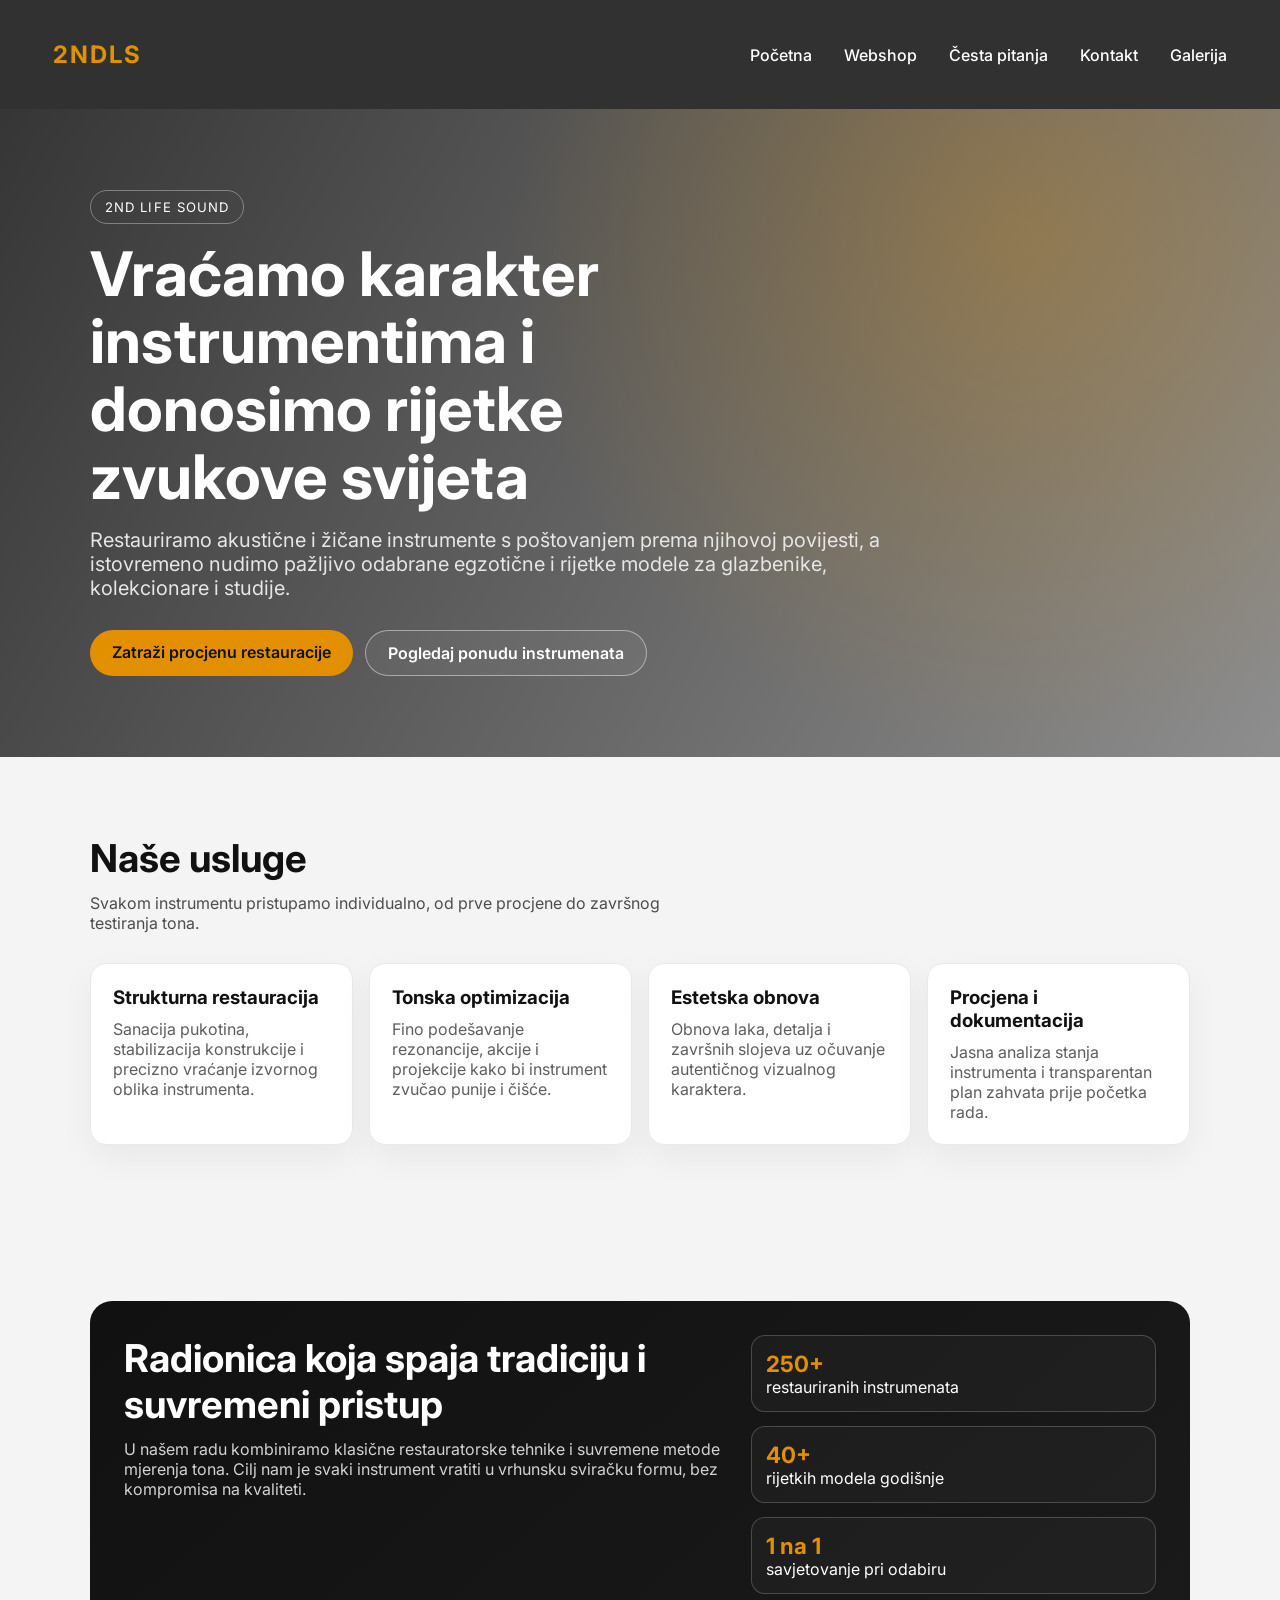
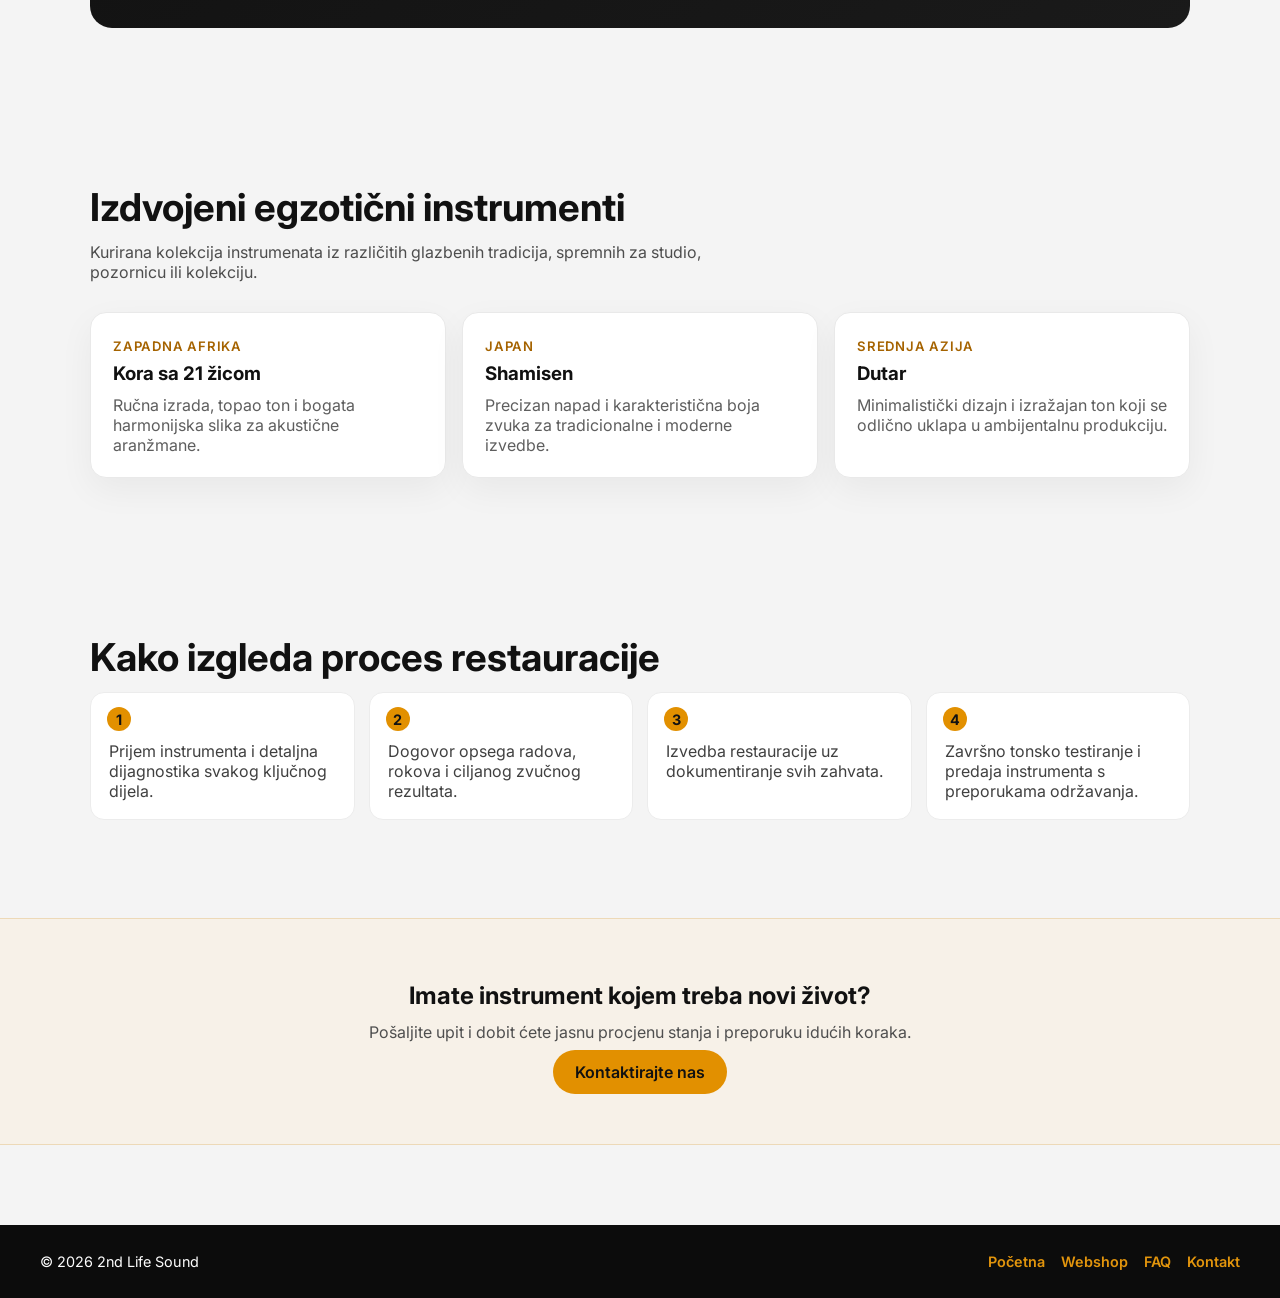
==== commit d5c3c3e8: "CSS fix, nove slike Co-authored-by: Copilot <copilot@github.com>" ====
--- a/index.html
+++ b/index.html
@@ -6,267 +6,10 @@
   <meta name="viewport" content="width=device-width, initial-scale=1.0">
   <title>2NDLS | Početna</title>
   <link rel="stylesheet" href="css/style.css">
+  <link rel="stylesheet" href="css/home.css">
   <link rel="icon" type="image/x-icon" href="/img/faviconshop.png">
   <link href="https://fonts.googleapis.com/css2?family=Inter:wght@400;500;600;700&display=swap" rel="stylesheet">
   <script src="js/nav.js" defer></script>
-  <style>
-    .home-main {
-      max-width: none;
-      margin: 0;
-      padding: 0;
-    }
-
-    .hero-home {
-      position: relative;
-      min-height: 72vh;
-      display: flex;
-      align-items: center;
-      justify-content: center;
-      background: url("img/background.jpg") center/cover no-repeat;
-      isolation: isolate;
-      overflow: hidden;
-    }
-
-    .hero-home::before {
-      content: "";
-      position: absolute;
-      inset: 0;
-      background: linear-gradient(120deg, rgba(0, 0, 0, 0.78), rgba(0, 0, 0, 0.42));
-      z-index: -2;
-    }
-
-    .hero-home::after {
-      content: "";
-      position: absolute;
-      inset: 0;
-      background: radial-gradient(circle at 80% 20%, rgba(226, 144, 0, 0.28), transparent 45%);
-      z-index: -1;
-    }
-
-    .hero-content {
-      width: min(1100px, 92%);
-      color: #fff;
-      padding: 80px 0;
-    }
-
-    .hero-tag {
-      display: inline-block;
-      margin-bottom: 16px;
-      padding: 8px 14px;
-      border: 1px solid rgba(255, 255, 255, 0.35);
-      border-radius: 999px;
-      font-size: 0.82rem;
-      letter-spacing: 0.08em;
-      text-transform: uppercase;
-      backdrop-filter: blur(4px);
-    }
-
-    .hero-content h1 {
-      font-size: clamp(2.1rem, 4.8vw, 4.2rem);
-      line-height: 1.1;
-      margin-bottom: 18px;
-      max-width: 16ch;
-    }
-
-    .hero-content p {
-      max-width: 62ch;
-      font-size: clamp(1rem, 1.8vw, 1.25rem);
-      color: #e6e6e6;
-      margin-bottom: 30px;
-    }
-
-    .hero-actions {
-      display: flex;
-      flex-wrap: wrap;
-      gap: 12px;
-    }
-
-    .btn-primary,
-    .btn-secondary {
-      padding: 12px 22px;
-      border-radius: 999px;
-      text-decoration: none;
-      font-weight: 600;
-      transition: transform 0.2s ease, background-color 0.2s ease;
-    }
-
-    .btn-primary {
-      background: var(--accent);
-      color: #111;
-    }
-
-    .btn-secondary {
-      border: 1px solid rgba(255, 255, 255, 0.45);
-      color: #fff;
-      background: rgba(255, 255, 255, 0.05);
-    }
-
-    .btn-primary:hover,
-    .btn-secondary:hover {
-      transform: translateY(-2px);
-    }
-
-    .home-section {
-      width: min(1100px, 92%);
-      margin: 0 auto;
-      padding: 78px 0;
-    }
-
-    .home-section h2 {
-      font-size: clamp(1.7rem, 3vw, 2.6rem);
-      margin-bottom: 12px;
-      color: #111;
-    }
-
-    .section-intro {
-      color: #4d4d4d;
-      margin-bottom: 30px;
-      max-width: 62ch;
-    }
-
-    .services-grid,
-    .instruments-grid {
-      display: grid;
-      grid-template-columns: repeat(auto-fit, minmax(230px, 1fr));
-      gap: 16px;
-    }
-
-    .service-card,
-    .instrument-card {
-      background: #fff;
-      border: 1px solid #e9e9e9;
-      border-radius: 16px;
-      padding: 22px;
-      box-shadow: 0 12px 35px rgba(0, 0, 0, 0.05);
-    }
-
-    .service-card h3,
-    .instrument-card h3 {
-      margin-bottom: 10px;
-      color: #111;
-    }
-
-    .service-card p,
-    .instrument-card p {
-      color: #5e5e5e;
-    }
-
-    .instrument-card .origin {
-      display: inline-block;
-      margin-bottom: 8px;
-      font-size: 0.82rem;
-      color: #a56300;
-      font-weight: 600;
-      text-transform: uppercase;
-      letter-spacing: 0.06em;
-    }
-
-    .story-band {
-      background: linear-gradient(140deg, #111, #1a1a1a);
-      color: #fff;
-      border-radius: 22px;
-      padding: 34px;
-      display: grid;
-      grid-template-columns: 1.5fr 1fr;
-      gap: 20px;
-    }
-
-    .story-band h2 {
-      color: #fff;
-    }
-
-    .story-band p {
-      color: #d2d2d2;
-    }
-
-    .stats {
-      display: grid;
-      gap: 14px;
-    }
-
-    .stat-item {
-      border: 1px solid rgba(255, 255, 255, 0.2);
-      border-radius: 14px;
-      padding: 14px;
-      background: rgba(255, 255, 255, 0.03);
-    }
-
-    .stat-item strong {
-      display: block;
-      font-size: 1.4rem;
-      color: var(--accent);
-    }
-
-    .process-list {
-      display: grid;
-      grid-template-columns: repeat(auto-fit, minmax(200px, 1fr));
-      gap: 14px;
-      counter-reset: koraci;
-      list-style: none;
-      padding: 0;
-      margin: 0;
-    }
-
-    .process-list li {
-      background: #fff;
-      border-radius: 14px;
-      border: 1px solid #ececec;
-      padding: 18px;
-      color: #404040;
-      position: relative;
-      padding-top: 48px;
-    }
-
-    .process-list li::before {
-      counter-increment: koraci;
-      content: counter(koraci);
-      position: absolute;
-      top: 14px;
-      left: 16px;
-      width: 24px;
-      height: 24px;
-      border-radius: 50%;
-      background: var(--accent);
-      color: #121212;
-      font-weight: 700;
-      display: grid;
-      place-items: center;
-      font-size: 0.9rem;
-    }
-
-    .cta-strip {
-      text-align: center;
-      background: #f7f1e8;
-      border-top: 1px solid #edd9b7;
-      border-bottom: 1px solid #edd9b7;
-      padding: 62px 20px;
-      margin-top: 20px;
-    }
-
-    .cta-strip h2 {
-      color: #111;
-      margin-bottom: 12px;
-    }
-
-    .cta-strip p {
-      color: #4f4f4f;
-      margin-bottom: 20px;
-    }
-
-    @media (max-width: 800px) {
-      .hero-home {
-        min-height: 62vh;
-      }
-
-      .story-band {
-        grid-template-columns: 1fr;
-      }
-
-      .home-section {
-        padding: 58px 0;
-      }
-    }
-  </style>
 </head>
 
 <body>
--- a/css/home.css
+++ b/css/home.css
@@ -0,0 +1,256 @@
+.home-main {
+    max-width: none;
+    margin: 0;
+    padding: 0;
+}
+
+.hero-home {
+    position: relative;
+    min-height: 72vh;
+    display: flex;
+    align-items: center;
+    justify-content: center;
+    background: url("img/background.jpg") center/cover no-repeat;
+    isolation: isolate;
+    overflow: hidden;
+}
+
+.hero-home::before {
+    content: "";
+    position: absolute;
+    inset: 0;
+    background: linear-gradient(120deg, rgba(0, 0, 0, 0.78), rgba(0, 0, 0, 0.42));
+    z-index: -2;
+}
+
+.hero-home::after {
+    content: "";
+    position: absolute;
+    inset: 0;
+    background: radial-gradient(circle at 80% 20%, rgba(226, 144, 0, 0.28), transparent 45%);
+    z-index: -1;
+}
+
+.hero-content {
+    width: min(1100px, 92%);
+    color: #fff;
+    padding: 80px 0;
+}
+
+.hero-tag {
+    display: inline-block;
+    margin-bottom: 16px;
+    padding: 8px 14px;
+    border: 1px solid rgba(255, 255, 255, 0.35);
+    border-radius: 999px;
+    font-size: 0.82rem;
+    letter-spacing: 0.08em;
+    text-transform: uppercase;
+    backdrop-filter: blur(4px);
+}
+
+.hero-content h1 {
+    font-size: clamp(2.1rem, 4.8vw, 4.2rem);
+    line-height: 1.1;
+    margin-bottom: 18px;
+    max-width: 16ch;
+}
+
+.hero-content p {
+    max-width: 62ch;
+    font-size: clamp(1rem, 1.8vw, 1.25rem);
+    color: #e6e6e6;
+    margin-bottom: 30px;
+}
+
+.hero-actions {
+    display: flex;
+    flex-wrap: wrap;
+    gap: 12px;
+}
+
+.btn-primary,
+.btn-secondary {
+    padding: 12px 22px;
+    border-radius: 999px;
+    text-decoration: none;
+    font-weight: 600;
+    transition: transform 0.2s ease, background-color 0.2s ease;
+}
+
+.btn-primary {
+    background: var(--accent);
+    color: #111;
+}
+
+.btn-secondary {
+    border: 1px solid rgba(255, 255, 255, 0.45);
+    color: #fff;
+    background: rgba(255, 255, 255, 0.05);
+}
+
+.btn-primary:hover,
+.btn-secondary:hover {
+    transform: translateY(-2px);
+}
+
+.home-section {
+    width: min(1100px, 92%);
+    margin: 0 auto;
+    padding: 78px 0;
+}
+
+.home-section h2 {
+    font-size: clamp(1.7rem, 3vw, 2.6rem);
+    margin-bottom: 12px;
+    color: #111;
+}
+
+.section-intro {
+    color: #4d4d4d;
+    margin-bottom: 30px;
+    max-width: 62ch;
+}
+
+.services-grid,
+.instruments-grid {
+    display: grid;
+    grid-template-columns: repeat(auto-fit, minmax(230px, 1fr));
+    gap: 16px;
+}
+
+.service-card,
+.instrument-card {
+    background: #fff;
+    border: 1px solid #e9e9e9;
+    border-radius: 16px;
+    padding: 22px;
+    box-shadow: 0 12px 35px rgba(0, 0, 0, 0.05);
+}
+
+.service-card h3,
+.instrument-card h3 {
+    margin-bottom: 10px;
+    color: #111;
+}
+
+.service-card p,
+.instrument-card p {
+    color: #5e5e5e;
+}
+
+.instrument-card .origin {
+    display: inline-block;
+    margin-bottom: 8px;
+    font-size: 0.82rem;
+    color: #a56300;
+    font-weight: 600;
+    text-transform: uppercase;
+    letter-spacing: 0.06em;
+}
+
+.story-band {
+    background: linear-gradient(140deg, #111, #1a1a1a);
+    color: #fff;
+    border-radius: 22px;
+    padding: 34px;
+    display: grid;
+    grid-template-columns: 1.5fr 1fr;
+    gap: 20px;
+}
+
+.story-band h2 {
+    color: #fff;
+}
+
+.story-band p {
+    color: #d2d2d2;
+}
+
+.stats {
+    display: grid;
+    gap: 14px;
+}
+
+.stat-item {
+    border: 1px solid rgba(255, 255, 255, 0.2);
+    border-radius: 14px;
+    padding: 14px;
+    background: rgba(255, 255, 255, 0.03);
+}
+
+.stat-item strong {
+    display: block;
+    font-size: 1.4rem;
+    color: var(--accent);
+}
+
+.process-list {
+    display: grid;
+    grid-template-columns: repeat(auto-fit, minmax(200px, 1fr));
+    gap: 14px;
+    counter-reset: koraci;
+    list-style: none;
+    padding: 0;
+    margin: 0;
+}
+
+.process-list li {
+    background: #fff;
+    border-radius: 14px;
+    border: 1px solid #ececec;
+    padding: 18px;
+    color: #404040;
+    position: relative;
+    padding-top: 48px;
+}
+
+.process-list li::before {
+    counter-increment: koraci;
+    content: counter(koraci);
+    position: absolute;
+    top: 14px;
+    left: 16px;
+    width: 24px;
+    height: 24px;
+    border-radius: 50%;
+    background: var(--accent);
+    color: #121212;
+    font-weight: 700;
+    display: grid;
+    place-items: center;
+    font-size: 0.9rem;
+}
+
+.cta-strip {
+    text-align: center;
+    background: #f7f1e8;
+    border-top: 1px solid #edd9b7;
+    border-bottom: 1px solid #edd9b7;
+    padding: 62px 20px;
+    margin-top: 20px;
+}
+
+.cta-strip h2 {
+    color: #111;
+    margin-bottom: 12px;
+}
+
+.cta-strip p {
+    color: #4f4f4f;
+    margin-bottom: 20px;
+}
+
+@media (max-width: 800px) {
+    .hero-home {
+        min-height: 62vh;
+    }
+
+    .story-band {
+        grid-template-columns: 1fr;
+    }
+
+    .home-section {
+        padding: 58px 0;
+    }
+}
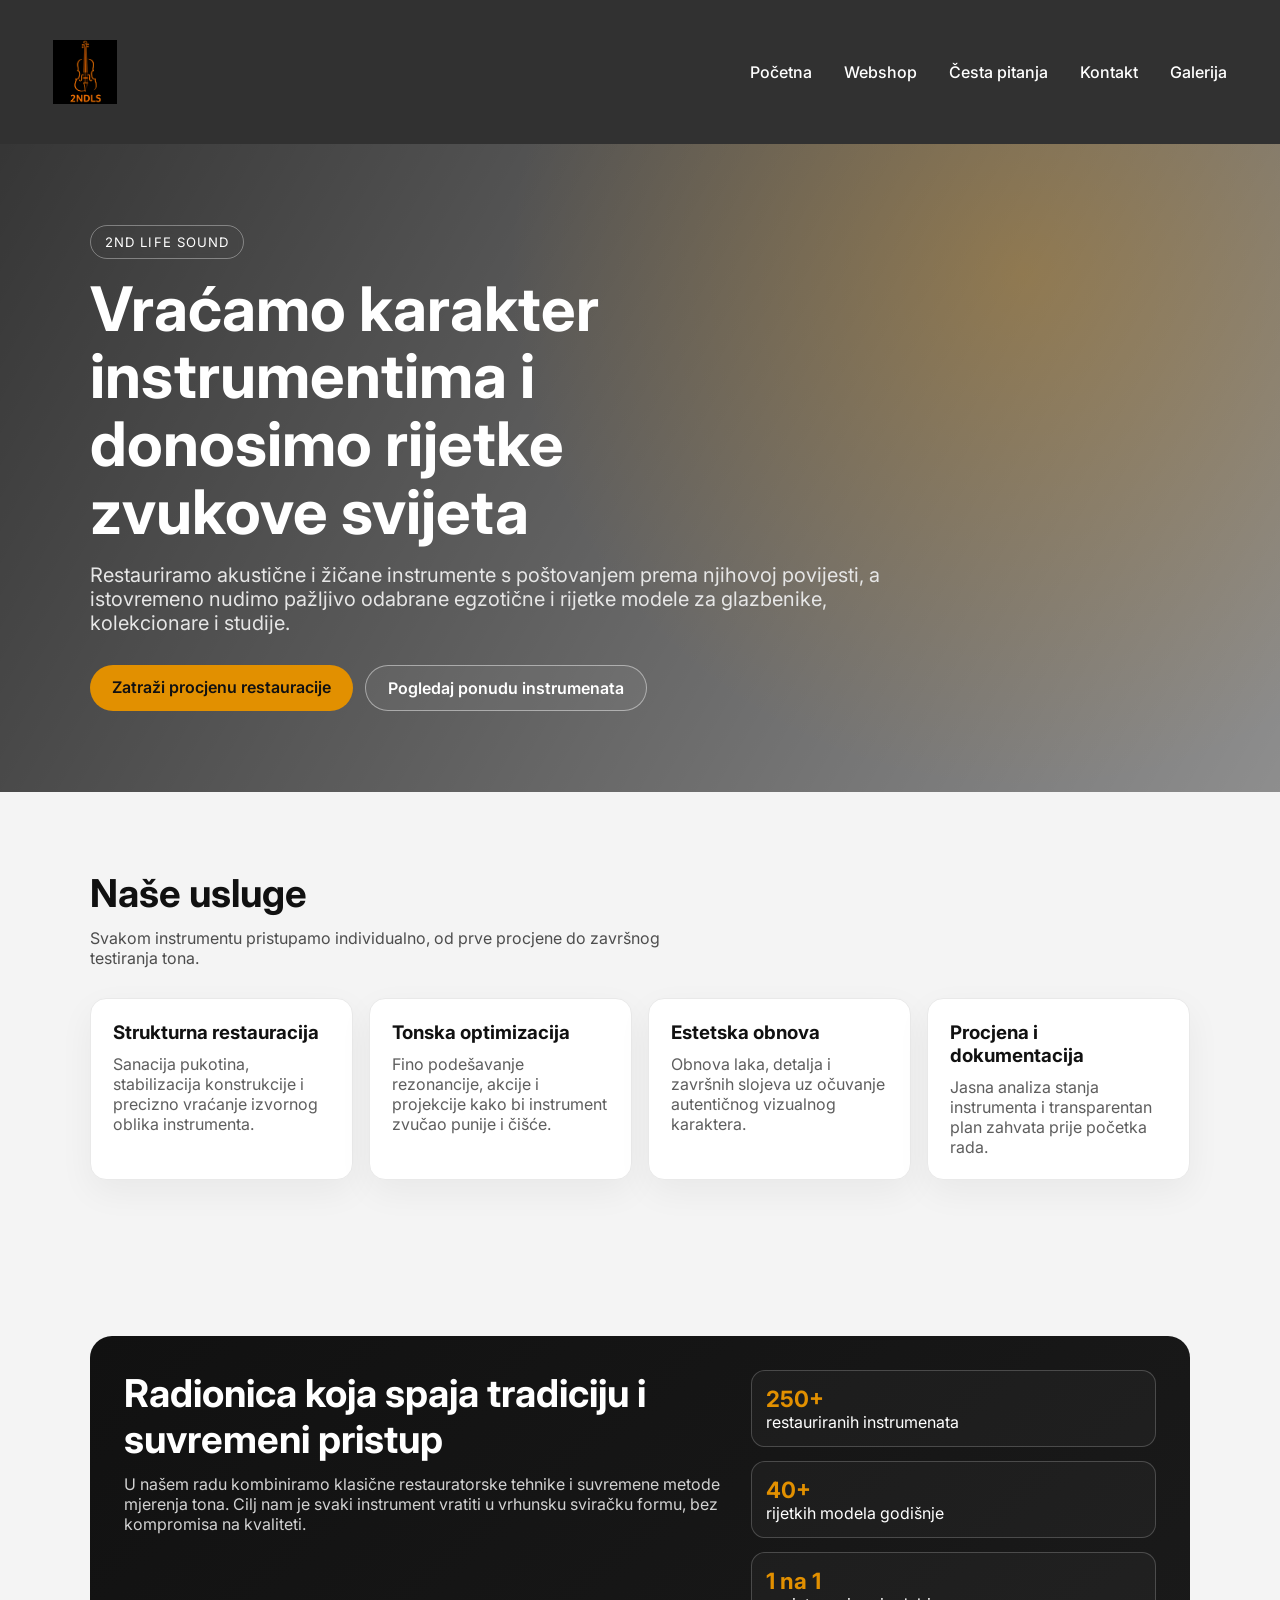
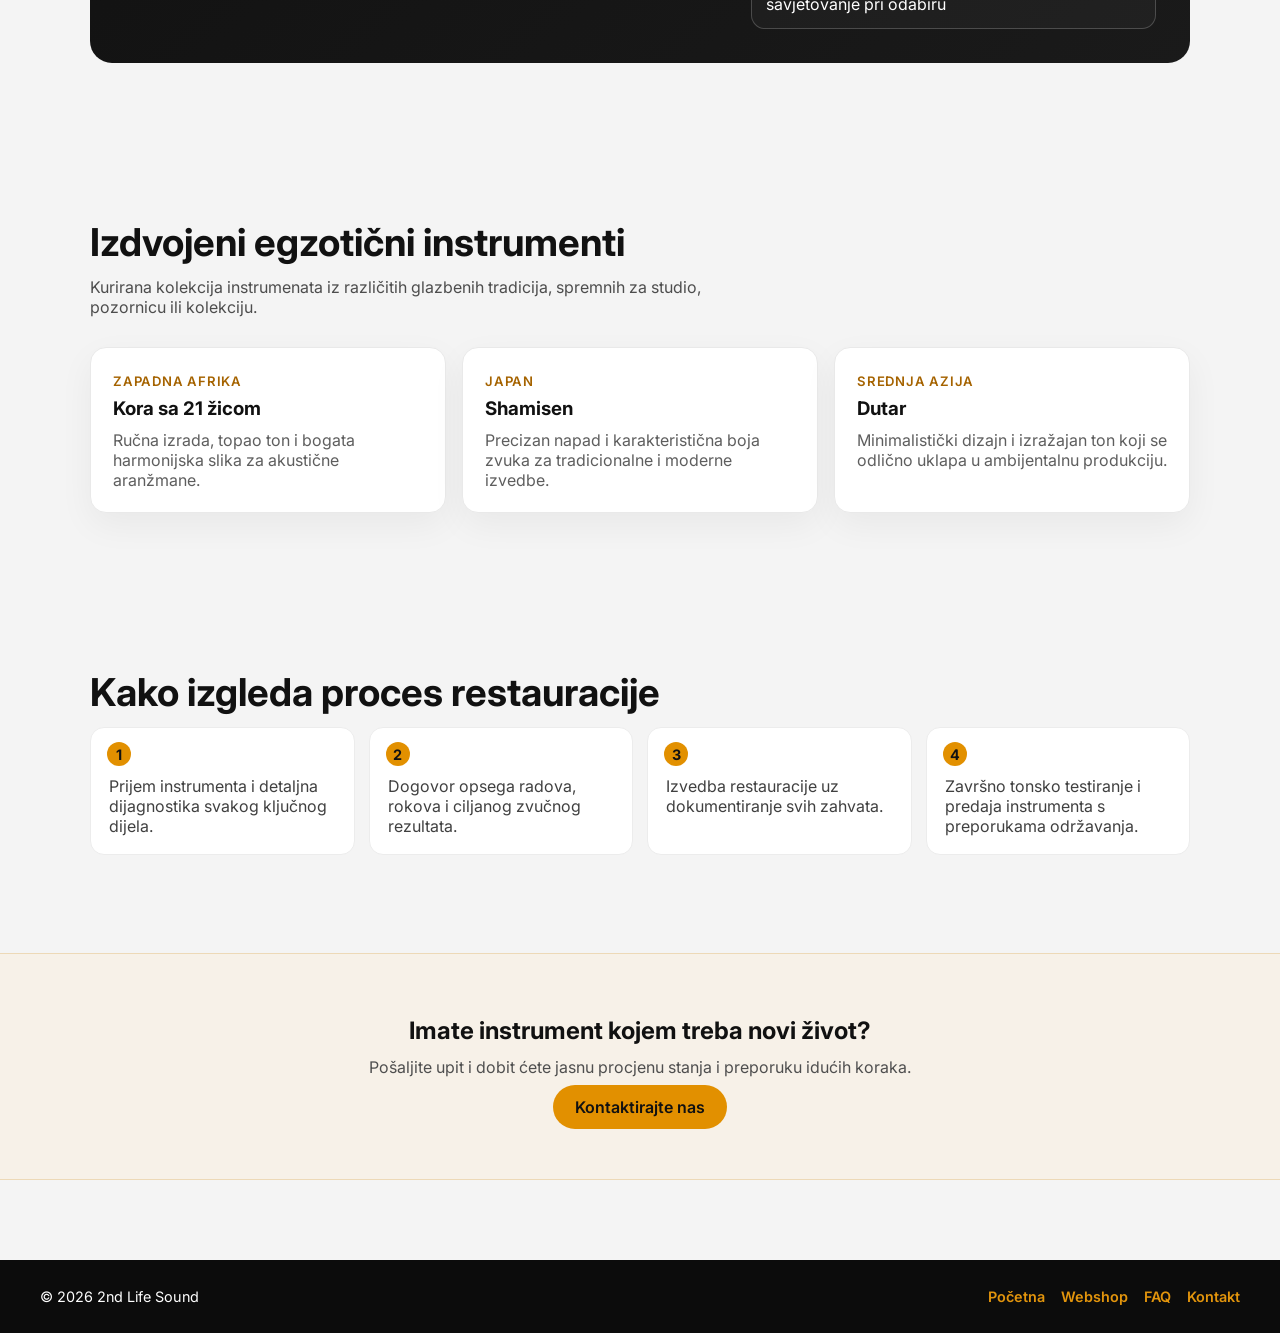
==== commit 2655ae84: "Integracija favikona" ====
--- a/index.html
+++ b/index.html
@@ -15,7 +15,7 @@
 <body>
   <header class="custom-navbar">
     <nav>
-      <div class="logo">2NDLS</div>
+      <div class="logo"><img src="img/logo.png" alt="2NDLS"></div>
 
       <button class="hamburger" aria-label="Menu">☰</button>
 
--- a/css/style.css
+++ b/css/style.css
@@ -55,10 +55,17 @@
 }
 
 .logo {
+  display: flex;
+  align-items: center;
   font-weight: 700;
-  font-size: 1.5rem;
-  color: var(--accent);
   letter-spacing: 2px;
+}
+
+.logo img {
+  display: block;
+  width: 64px;
+  height: 64px;
+  object-fit: contain;
 }
 
 nav ul {
@@ -268,6 +275,11 @@
 
   .custom-navbar {
     padding: 1rem 1.25rem;
+  }
+
+  .logo img {
+    width: 48px;
+    height: 48px;
   }
 
   .hamburger {
